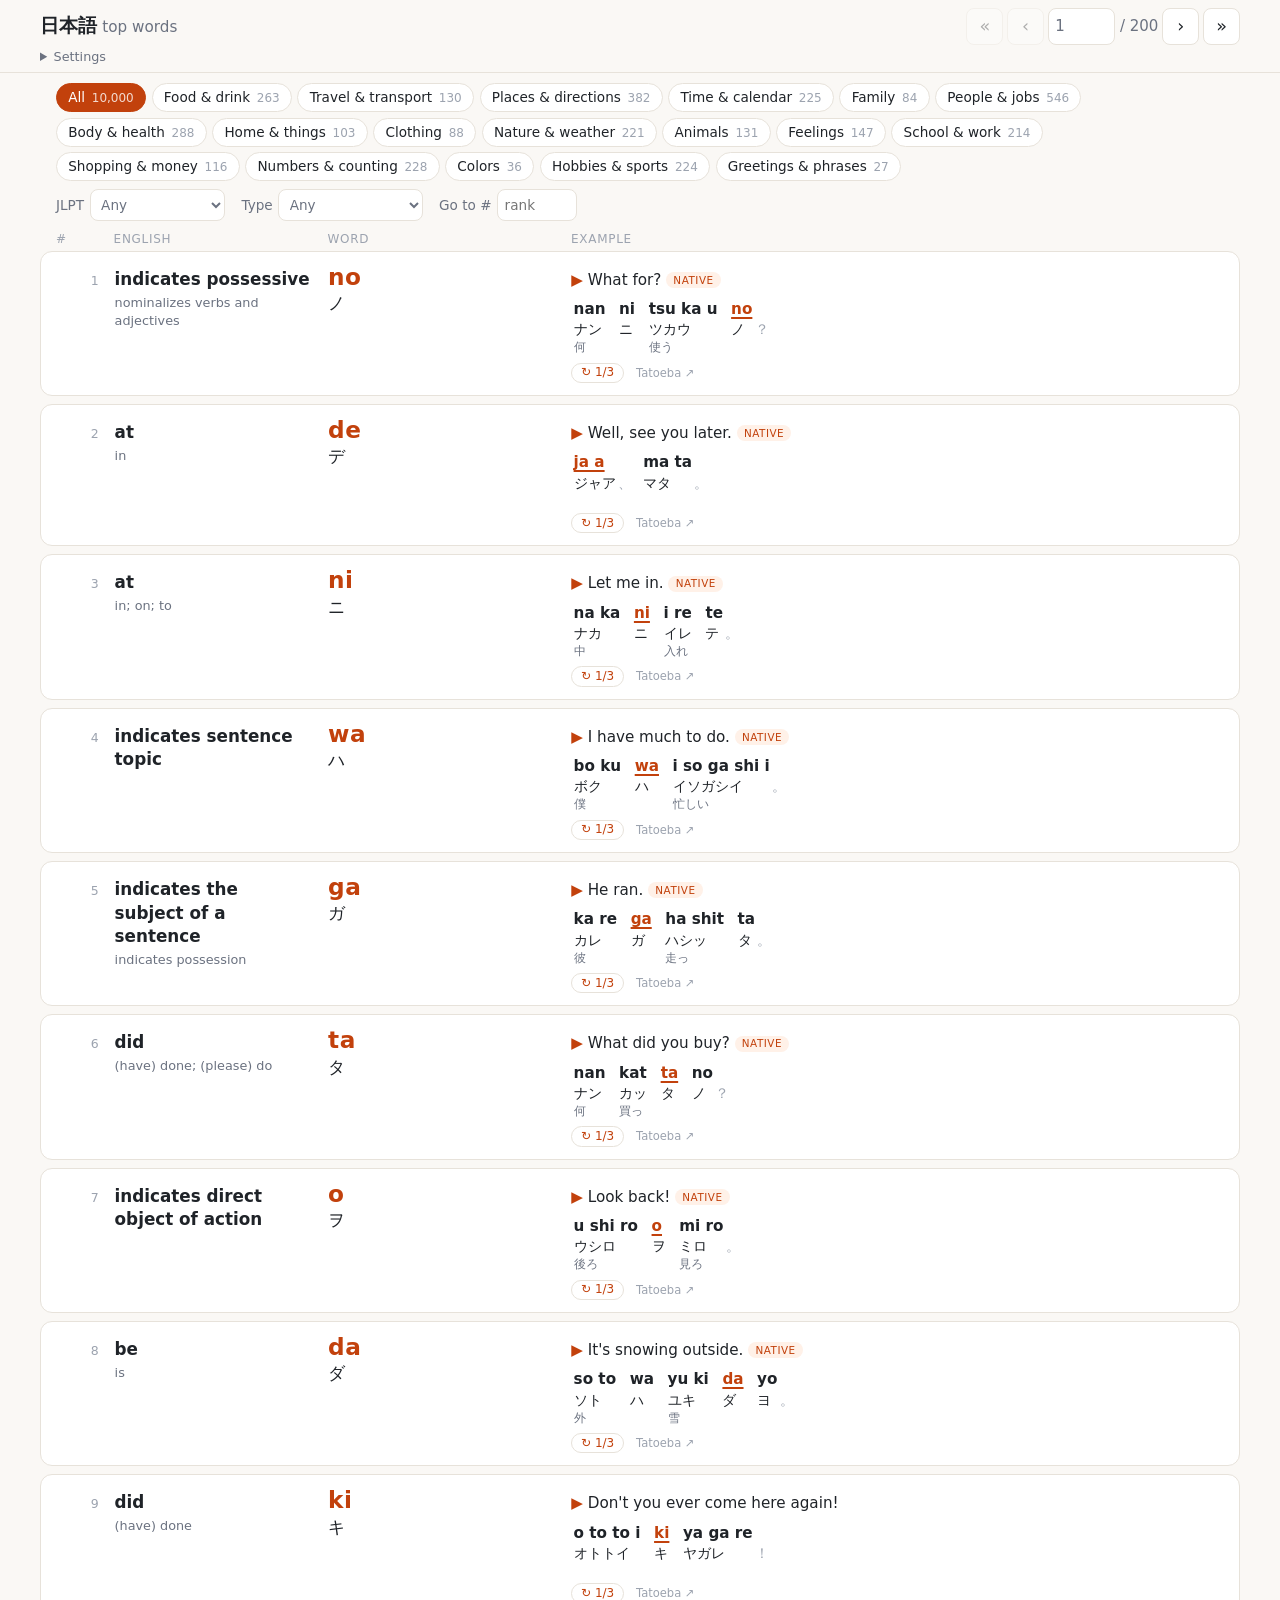
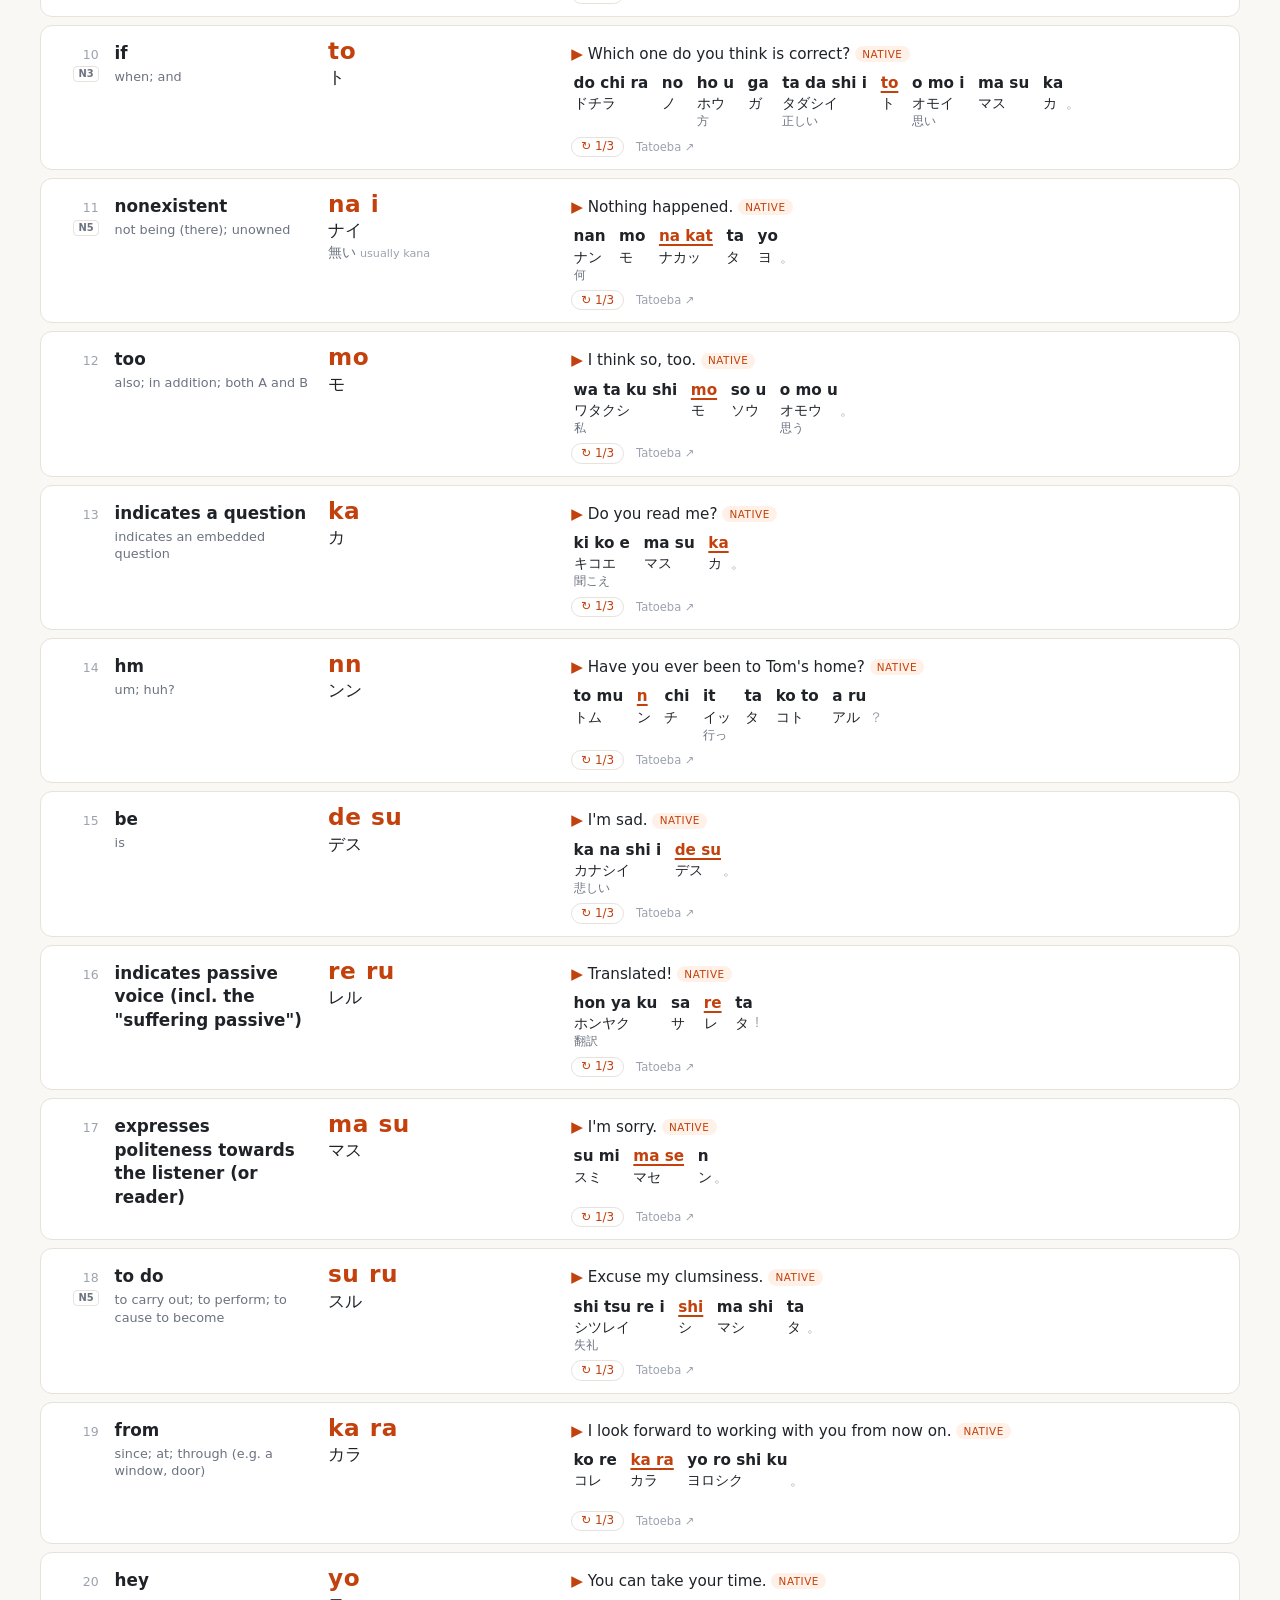
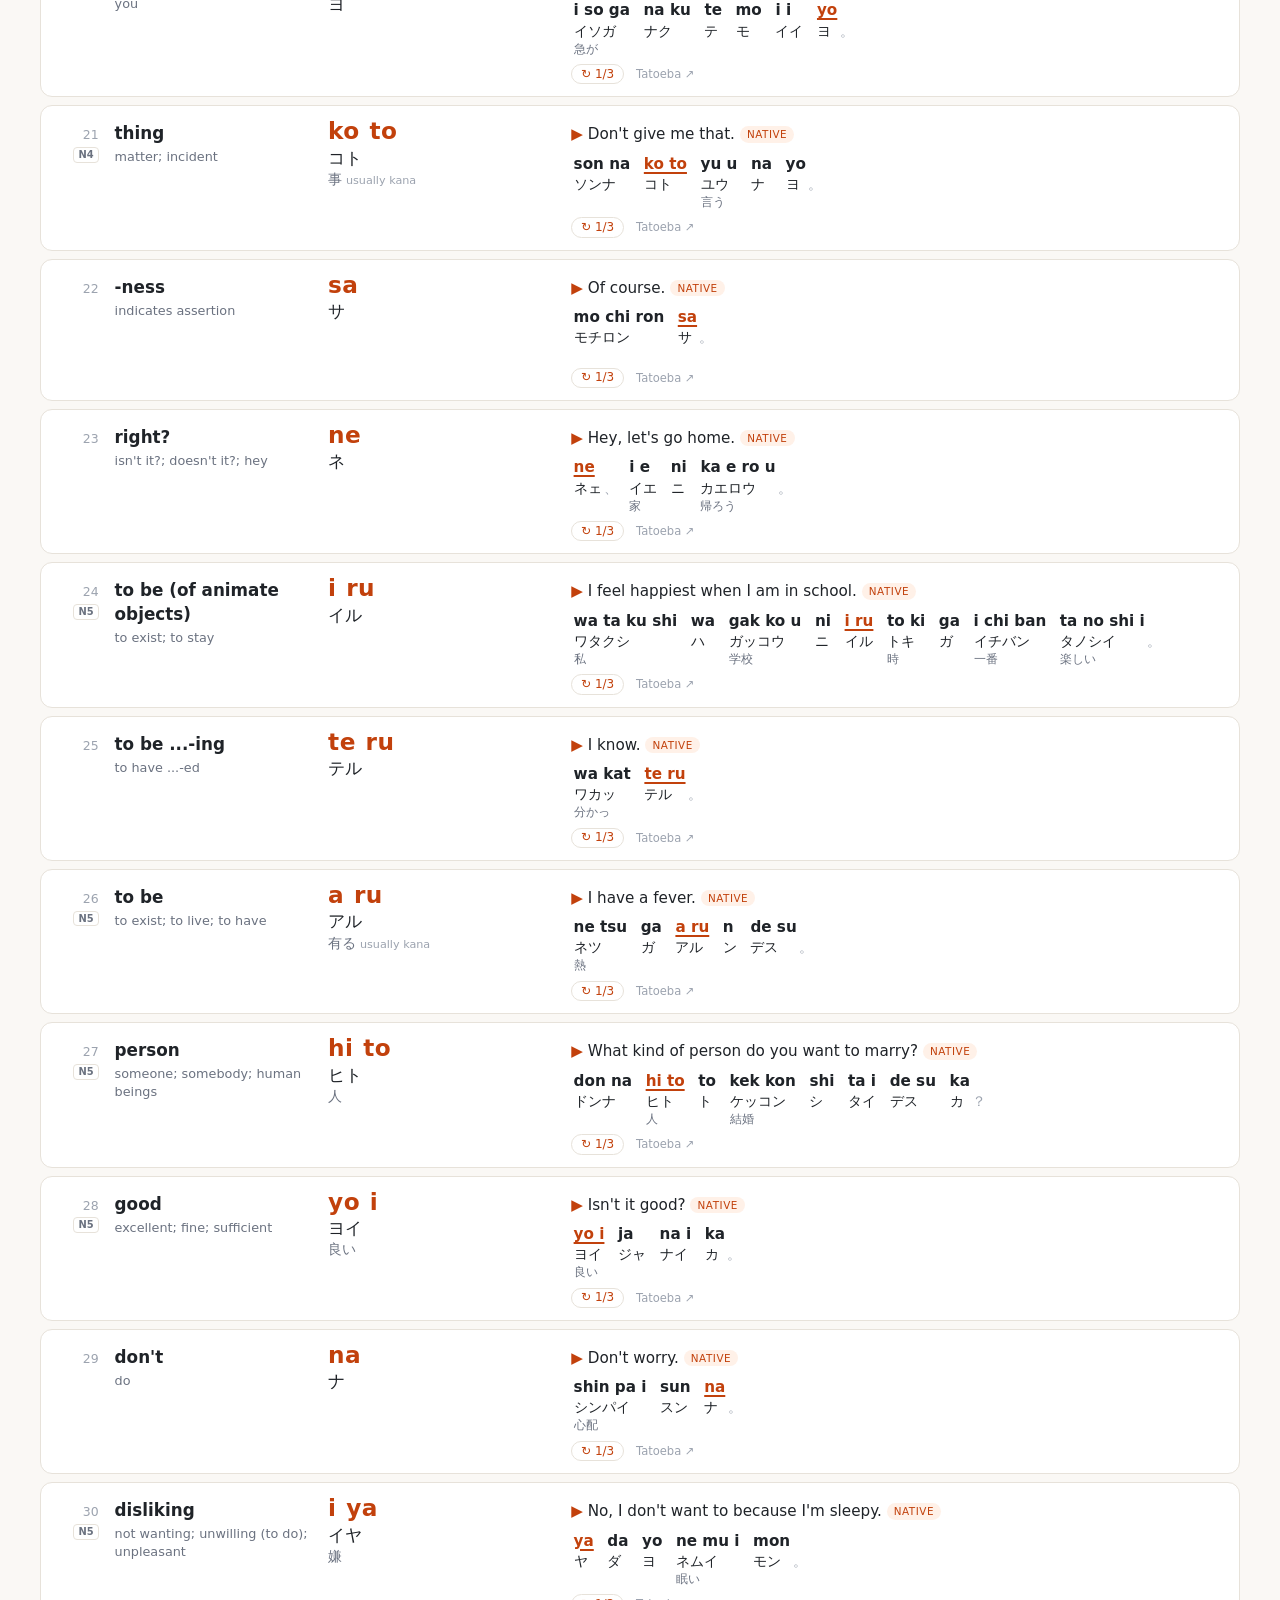
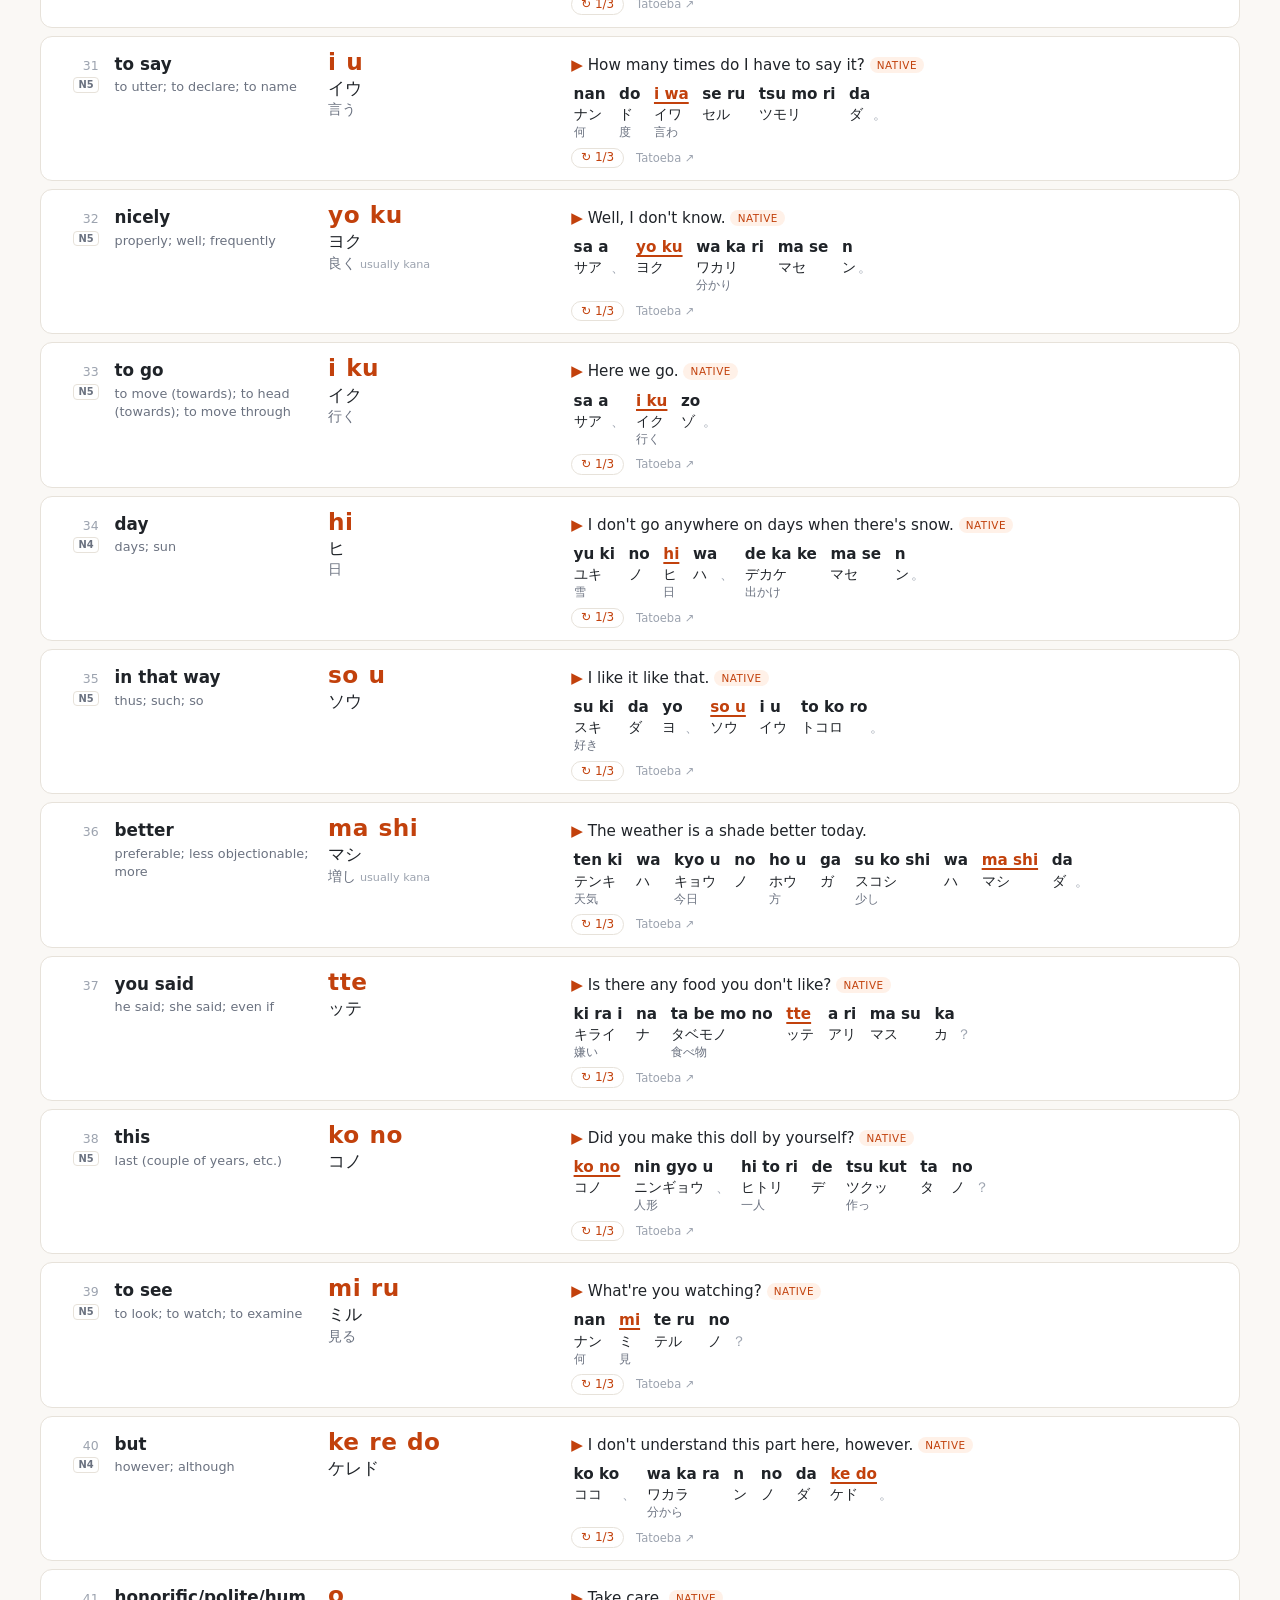
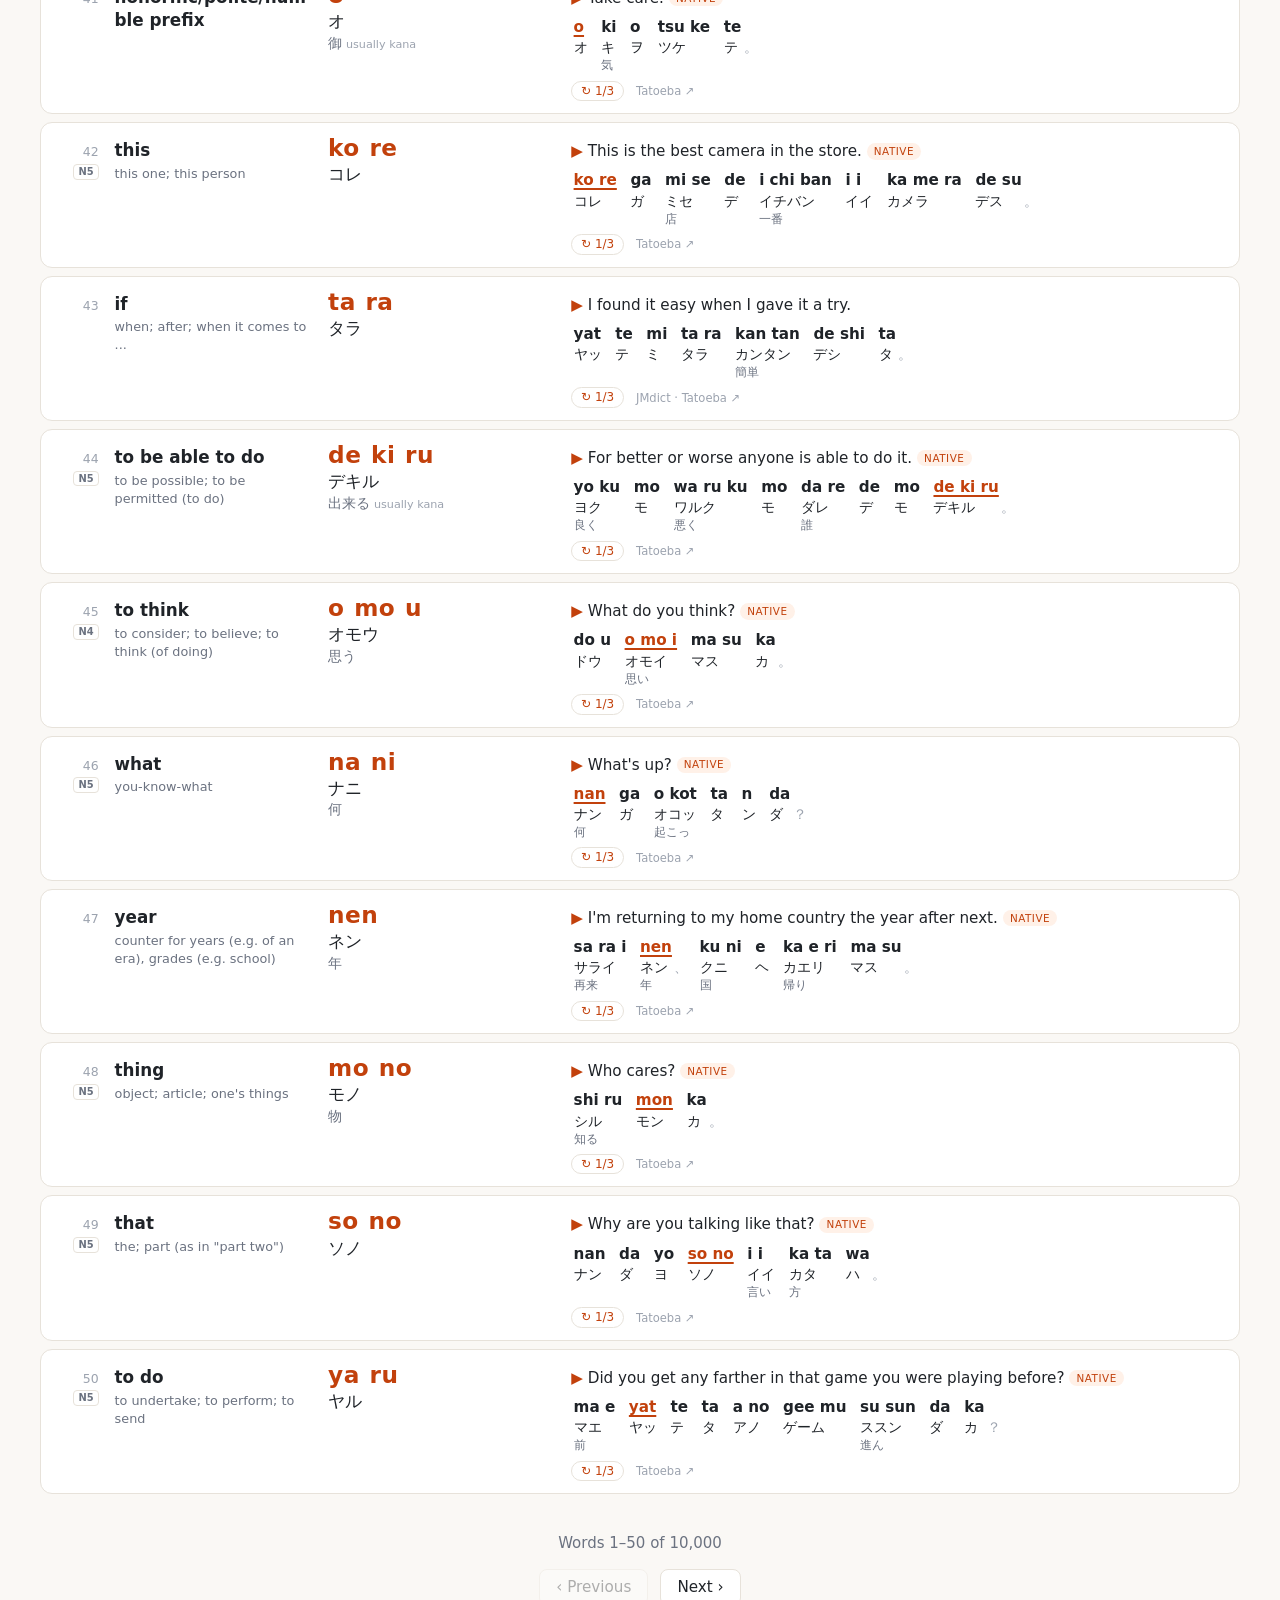
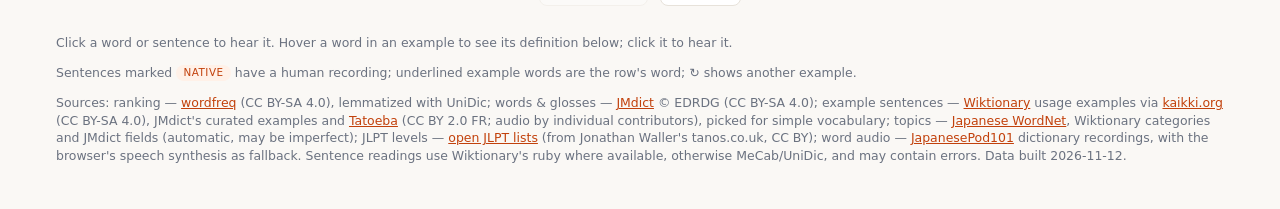
==== index.html @ fc1d8327 "Japanese top words viewer" ====
<!DOCTYPE html>
<html lang="en">
<head>
<meta charset="utf-8">
<meta name="viewport" content="width=device-width, initial-scale=1, viewport-fit=cover">
<title>Japanese Top Words</title>
<link rel="stylesheet" href="style.css">
</head>
<body>
<header class="bar">
  <div class="bar-row">
    <h1>日本語 <span>top words</span></h1>
    <nav class="pager" aria-label="Pages">
      <button id="first" title="First page">«</button>
      <button id="prev" title="Previous page (←)">‹</button>
      <label class="page-box">
        <input id="page" type="number" min="1" inputmode="numeric" aria-label="Page">
        <span>/ <span id="pages">…</span></span>
      </label>
      <button id="next" title="Next page (→)">›</button>
      <button id="last" title="Last page">»</button>
    </nav>
  </div>
  <details id="opts" class="opts">
  <summary>Settings</summary>
  <div class="bar-row settings">
    <label>Per page
      <select id="size">
        <option>20</option><option selected>50</option><option>100</option>
      </select>
    </label>
    <label>Kana
      <select id="script">
        <option value="kata">カタカナ</option>
        <option value="hira">ひらがな</option>
      </select>
    </label>
    <label><input id="kanji" type="checkbox" checked> Kanji</label>
    <label>Word audio
      <select id="wordAudio">
        <option value="rec">Recording (TTS fallback)</option>
        <option value="tts">Device TTS</option>
      </select>
    </label>
    <label>Speed <input id="rate" type="range" min="0.5" max="1.3" step="0.1" value="1"></label>
  </div>
  </details>
</header>

<section class="filters" aria-label="Filters">
  <div id="topics" class="chips" role="group" aria-label="Topic"></div>
  <div class="filter-row">
    <label>JLPT
      <select id="jlpt">
        <option value="0">Any</option>
        <option value="5">N5 (beginner)</option>
        <option value="4">N4</option>
        <option value="3">N3</option>
        <option value="2">N2</option>
        <option value="1">N1 (advanced)</option>
      </select>
    </label>
    <label>Type <select id="pos"></select></label>
    <label>Go to #<input id="goto" type="number" min="1" inputmode="numeric" placeholder="rank"></label>
    <button id="clearFilters" class="link-btn" hidden>Clear filters</button>
  </div>
</section>

<div class="head-row" aria-hidden="true">
  <div>#</div><div>English</div><div>Word</div><div>Example</div>
</div>
<main id="list" aria-live="polite"></main>
<p id="status" class="status"></p>
<nav class="pager pager-bottom" aria-label="Pages">
  <button id="prevB">‹ Previous</button>
  <button id="nextB">Next ›</button>
</nav>

<footer>
  <p class="hint-hover">Click a word or sentence to hear it. Hover a word in an example to see its definition below; click it to hear it.</p>
  <p class="hint-touch">Tap a word or sentence to hear it. In examples, tap a word for its definition and press and hold to hear it.</p>
  <p>Sentences marked <span class="badge">native</span> have a human recording; underlined example words are the row's word; ↻ shows another example.</p>
  <p>Sources:
    ranking — <a href="https://github.com/rspeer/wordfreq" target="_blank" rel="noopener">wordfreq</a> (CC BY-SA 4.0), lemmatized with UniDic;
    words &amp; glosses — <a href="https://www.edrdg.org/wiki/index.php/JMdict-EDICT_Dictionary_Project" target="_blank" rel="noopener">JMdict</a> © EDRDG (CC BY-SA 4.0);
    example sentences — <a href="https://en.wiktionary.org" target="_blank" rel="noopener">Wiktionary</a> usage examples via <a href="https://kaikki.org" target="_blank" rel="noopener">kaikki.org</a> (CC BY-SA 4.0),
    JMdict's curated examples and <a href="https://tatoeba.org" target="_blank" rel="noopener">Tatoeba</a> (CC BY 2.0 FR; audio by individual contributors), picked for simple vocabulary;
    topics — <a href="https://bond-lab.github.io/wnja/" target="_blank" rel="noopener">Japanese WordNet</a>, Wiktionary categories and JMdict fields (automatic, may be imperfect);
    JLPT levels — <a href="https://github.com/jamsinclair/open-anki-jlpt-decks" target="_blank" rel="noopener">open JLPT lists</a> (from Jonathan Waller's tanos.co.uk, CC BY);
    word audio — <a href="https://www.japanesepod101.com" target="_blank" rel="noopener">JapanesePod101</a> dictionary recordings, with the browser's speech synthesis as fallback.
    Sentence readings use Wiktionary's ruby where available, otherwise MeCab/UniDic, and may contain errors.
    <span id="built"></span></p>
</footer>
<aside id="defbox" class="defbox" hidden aria-live="polite">
  <div class="def-wrap">
    <div id="defInner" class="def-inner"></div>
    <button id="defClose" class="def-close" aria-label="Close definition">×</button>
  </div>
</aside>
<div id="toast" class="toast" role="status"></div>
<script src="app.js"></script>
</body>
</html>
---- style.css ----
:root {
  --bg: #faf8f5;
  --card: #fff;
  --ink: #1f2328;
  --muted: #6b7280;
  --faint: #9ca3af;
  --line: #e7e2da;
  --accent: #c2410c;
  --accent-soft: #fff1e8;
  --play: #fde7d6;
  --jp: "Hiragino Sans", "Yu Gothic UI", "Meiryo", "Noto Sans JP", sans-serif;
  color-scheme: light;
}
@media (prefers-color-scheme: dark) {
  :root {
    --bg: #16181c; --card: #1e2126; --ink: #e8e6e3; --muted: #a3a8b0; --faint: #7a808a;
    --line: #2e333a; --accent: #fb923c; --accent-soft: #2b2018; --play: #4a2c17;
    color-scheme: dark;
  }
}
* { box-sizing: border-box; }
html { -webkit-text-size-adjust: 100%; }
body {
  margin: 0; background: var(--bg); color: var(--ink);
  font: 15px/1.4 system-ui, -apple-system, "Segoe UI", Roboto, sans-serif;
}
button { font: inherit; color: inherit; background: none; border: 0; padding: 0; cursor: pointer; text-align: inherit; }
button:focus-visible { outline: 2px solid var(--accent); outline-offset: 2px; border-radius: 6px; }
a { color: var(--accent); }

/* ---------- header ---------- */
.bar {
  position: sticky; top: 0; z-index: 5; background: var(--bg);
  border-bottom: 1px solid var(--line); padding: .5rem max(1rem, env(safe-area-inset-left)) .4rem;
}
.bar-row { display: flex; flex-wrap: wrap; align-items: center; gap: .5rem 1rem; max-width: 1200px; margin: 0 auto; }
.bar-row + .bar-row { margin-top: .35rem; }
h1 { font: 600 1.2rem var(--jp); margin: 0; margin-right: auto; }
h1 span { font-family: system-ui, sans-serif; font-weight: 400; color: var(--muted); font-size: .95rem; }
.pager { display: flex; align-items: center; gap: .25rem; }
.pager button {
  min-width: 2.3rem; height: 2.3rem; border-radius: 8px; border: 1px solid var(--line);
  background: var(--card); text-align: center; font-size: 1.1rem;
}
.pager button:disabled { opacity: .35; cursor: default; }
.page-box { display: flex; align-items: center; gap: .3rem; color: var(--muted); }
.page-box input { width: 4.2rem; }
input[type=number], select {
  font: inherit; color: inherit; background: var(--card); border: 1px solid var(--line);
  border-radius: 8px; padding: .3rem .4rem; height: 2.3rem;
}
.opts { max-width: 1200px; margin: .2rem auto 0; }
.opts summary { font-size: .8rem; color: var(--muted); cursor: pointer; width: max-content; }
.settings { font-size: .85rem; color: var(--muted); }
.settings label { display: flex; align-items: center; gap: .35rem; }
.settings input[type=number] { width: 5rem; height: 2rem; }
.settings select { height: 2rem; }

/* ---------- filters ---------- */
.filters { max-width: 1200px; margin: .6rem auto 0; padding: 0 1rem; }
.chips { display: flex; flex-wrap: wrap; gap: .35rem; }
.chip {
  border: 1px solid var(--line); background: var(--card); border-radius: 999px;
  padding: .25rem .7rem; font-size: .85rem; white-space: nowrap;
}
.chip span { color: var(--faint); font-size: .75rem; margin-left: .15rem; font-variant-numeric: tabular-nums; }
.chip.on { background: var(--accent); border-color: var(--accent); color: #fff; }
.chip.on span { color: rgba(255, 255, 255, .8); }
.chip:disabled { opacity: .4; cursor: default; }
.filter-row { display: flex; flex-wrap: wrap; align-items: center; gap: .4rem 1rem; margin-top: .5rem; font-size: .85rem; color: var(--muted); }
.filter-row label { display: flex; align-items: center; gap: .35rem; }
.filter-row select { height: 2rem; }
.filter-row input[type=number] { width: 5rem; height: 2rem; }
.link-btn { color: var(--accent); font-size: .85rem; text-decoration: underline; }
@media (hover: hover) { .chip:not(.on):not(:disabled):hover { border-color: var(--accent); } }

/* ---------- list ---------- */
.head-row, .row {
  display: grid;
  grid-template-columns: 2.6rem minmax(7rem, 1fr) minmax(8rem, 1.15fr) minmax(0, 3.3fr);
  gap: 1rem; max-width: 1200px; margin: 0 auto;
}
.head-row {
  padding: .6rem 1rem .2rem; font-size: .75rem; text-transform: uppercase;
  letter-spacing: .06em; color: var(--faint);
}
main { padding: 0 .5rem 1rem; }
.row {
  background: var(--card); border: 1px solid var(--line); border-radius: 12px;
  padding: .75rem 1rem; margin-bottom: .5rem; position: relative;
  /* First lines of all columns (meaning / romaji / English sentence) share one baseline. */
  align-items: baseline;
}
.row.flash { box-shadow: 0 0 0 3px var(--accent); }

.rank { font-size: .78rem; color: var(--faint); font-variant-numeric: tabular-nums; text-align: right; display: flex; flex-direction: column; align-items: flex-end; gap: .2rem; }
.jlpt { font-size: .62rem; font-weight: 600; color: var(--muted); border: 1px solid var(--line); border-radius: 4px; padding: 0 .25rem; line-height: 1.4; }
.c-en { display: flex; flex-direction: column; gap: .15rem; min-width: 0; }
.en-main { font-weight: 600; font-size: 1.05rem; overflow-wrap: anywhere; }
.en-more { font-size: .8rem; color: var(--muted); overflow-wrap: anywhere; }

.w-btn { display: flex; flex-direction: column; align-items: flex-start; gap: .1rem; padding: 0 .35rem .15rem; margin: 0 -.35rem; border-radius: 8px; line-height: 1.25; }
.w-rom { font-size: 1.45rem; font-weight: 700; letter-spacing: .02em; color: var(--accent); word-spacing: .05em; line-height: 1.15; }
.w-kana { font: 1.05rem var(--jp); }
.w-kanji { font: .85rem var(--jp); color: var(--muted); }
.w-kanji small { font: .7rem system-ui, sans-serif; color: var(--faint); }

.c-sent { min-width: 0; }
.s-en { display: inline; font-size: .95rem; color: var(--ink); border-radius: 6px; }
.s-en .ico { color: var(--accent); margin-right: .3rem; }
.badge {
  display: inline-block; font-size: .65rem; text-transform: uppercase; letter-spacing: .05em;
  background: var(--accent-soft); color: var(--accent); border-radius: 999px; padding: .05rem .45rem; vertical-align: .1em;
}
.src { font-size: .72rem; color: var(--faint); text-decoration: none; }
.s-meta { display: flex; align-items: center; gap: .75rem; margin-top: .3rem; }
.s-next { font-size: .75rem; color: var(--accent); border: 1px solid var(--line); border-radius: 999px; padding: .05rem .55rem; }
.empty { text-align: center; color: var(--muted); padding: 2rem 0; }
.toks { display: flex; flex-wrap: wrap; gap: .15rem .55rem; margin-top: .4rem; }
.tok, .punct { display: flex; flex-direction: column; align-items: flex-start; border-radius: 6px; padding: .1rem .15rem; }
.tok { -webkit-touch-callout: none; user-select: none; -webkit-user-select: none; }
.tok.target .t-rom { color: var(--accent); text-decoration: underline; text-decoration-thickness: 2px; text-underline-offset: 3px; }
.tok.defd { box-shadow: inset 0 -2px 0 var(--accent); background: var(--accent-soft); }
.tok.armed { background: var(--play); transform: scale(1.06); transition: transform .1s; }
.t-rom { font-size: .95rem; font-weight: 600; white-space: nowrap; }
.t-kana { font: .9rem var(--jp); white-space: nowrap; }
.t-kanji { font: .75rem var(--jp); color: var(--muted); white-space: nowrap; min-height: 1em; }
.tg { display: inline-flex; align-items: flex-start; }
.punct { color: var(--faint); padding-left: 0; padding-right: 0; }
.no-sent { color: var(--faint); font-size: .85rem; font-style: italic; }
.hide-kanji .w-kanji, .hide-kanji .t-kanji { display: none; }

@media (hover: hover) {
  .w-btn:hover, .tok:hover, .s-en:hover, .en-main:hover, .s-next:hover { background: var(--accent-soft); }
}
.playing { background: var(--play) !important; }

.pager-bottom { justify-content: center; gap: .75rem; padding-bottom: 1rem; }
.pager-bottom button { padding: 0 1rem; font-size: .95rem; }

.status { text-align: center; color: var(--muted); min-height: 1.2em; }
footer { max-width: 1200px; margin: 0 auto; padding: 0 1rem 2rem; font-size: .78rem; color: var(--muted); }
.hint-touch { display: none; }
@media (hover: none) { .hint-hover { display: none; } .hint-touch { display: block; } }

/* ---------- definition panel ---------- */
body.has-def { padding-bottom: 11rem; }
.defbox {
  position: fixed; left: 0; right: 0; bottom: 0; z-index: 6;
  background: var(--card); border-top: 2px solid var(--accent);
  box-shadow: 0 -6px 20px rgba(0, 0, 0, .08);
  padding: .7rem 1rem calc(.7rem + env(safe-area-inset-bottom));
  max-height: 42vh; overflow-y: auto;
}
.defbox[hidden] { display: none; }
.def-wrap { max-width: 1200px; margin: 0 auto; display: flex; gap: 1rem; align-items: flex-start; }
.def-inner { flex: 1; min-width: 0; }
.def-close { font-size: 1.4rem; line-height: 1; color: var(--muted); padding: 0 .3rem; }
.def-head { display: flex; flex-wrap: wrap; align-items: baseline; gap: .3rem .8rem; }
.def-word { display: inline-flex; align-items: baseline; gap: .6rem; border-radius: 8px; padding: 0 .3rem; margin-left: -.3rem; }
.def-word:not(.static)::before { content: "\25B6"; color: var(--accent); font-size: .8rem; }
.def-rom { font-size: 1.3rem; font-weight: 700; color: var(--accent); }
.def-kana { font: 1.1rem var(--jp); }
.def-kanji { font: 1.1rem var(--jp); color: var(--muted); }
.hide-kanji .def-kanji { display: none; }
.def-pos { font-size: .8rem; color: var(--muted); font-style: italic; }
.def-tag { font-size: .75rem; color: var(--accent); background: var(--accent-soft); border-radius: 999px; padding: .05rem .55rem; }
.def-form { font-size: .85rem; color: var(--muted); margin-top: .2rem; }
.def-form b { font: 600 .95rem var(--jp); color: var(--ink); }
.def-senses { margin: .35rem 0 0; padding-left: 1.4rem; font-size: .95rem; }
.def-senses li + li { margin-top: .1rem; }
.def-none { margin: .3rem 0 0; color: var(--muted); }
@media (hover: hover) { .def-word:hover, .def-tag.link:hover { background: var(--play); } }
.toast {
  position: fixed; left: 50%; bottom: 1rem; transform: translateX(-50%); background: var(--ink); color: var(--bg);
  padding: .5rem .9rem; border-radius: 8px; font-size: .85rem; opacity: 0; pointer-events: none; transition: opacity .2s;
  max-width: 90vw;
}
.toast.show { opacity: .92; }

/* ---------- mobile ---------- */
@media (max-width: 720px) {
  body { font-size: 14px; }
  .head-row { display: none; }
  main { padding: .5rem .35rem 1rem; }
  .row { grid-template-columns: 1fr 1fr; gap: .5rem .75rem; padding: .65rem .75rem; }
  .rank { position: absolute; top: .45rem; right: .7rem; flex-direction: row-reverse; align-items: center; gap: .35rem; }
  .filters { padding: 0 .5rem; }
  .chips { flex-wrap: nowrap; overflow-x: auto; padding-bottom: .3rem; scrollbar-width: none; }
  .chips::-webkit-scrollbar { display: none; }
  .c-sent { grid-column: 1 / -1; border-top: 1px dashed var(--line); padding-top: .45rem; }
  .w-rom { font-size: 1.3rem; }
  .settings { gap: .4rem .8rem; }
  h1 { font-size: 1.05rem; }
  .defbox { max-height: 50vh; }
  .def-rom { font-size: 1.15rem; }
}
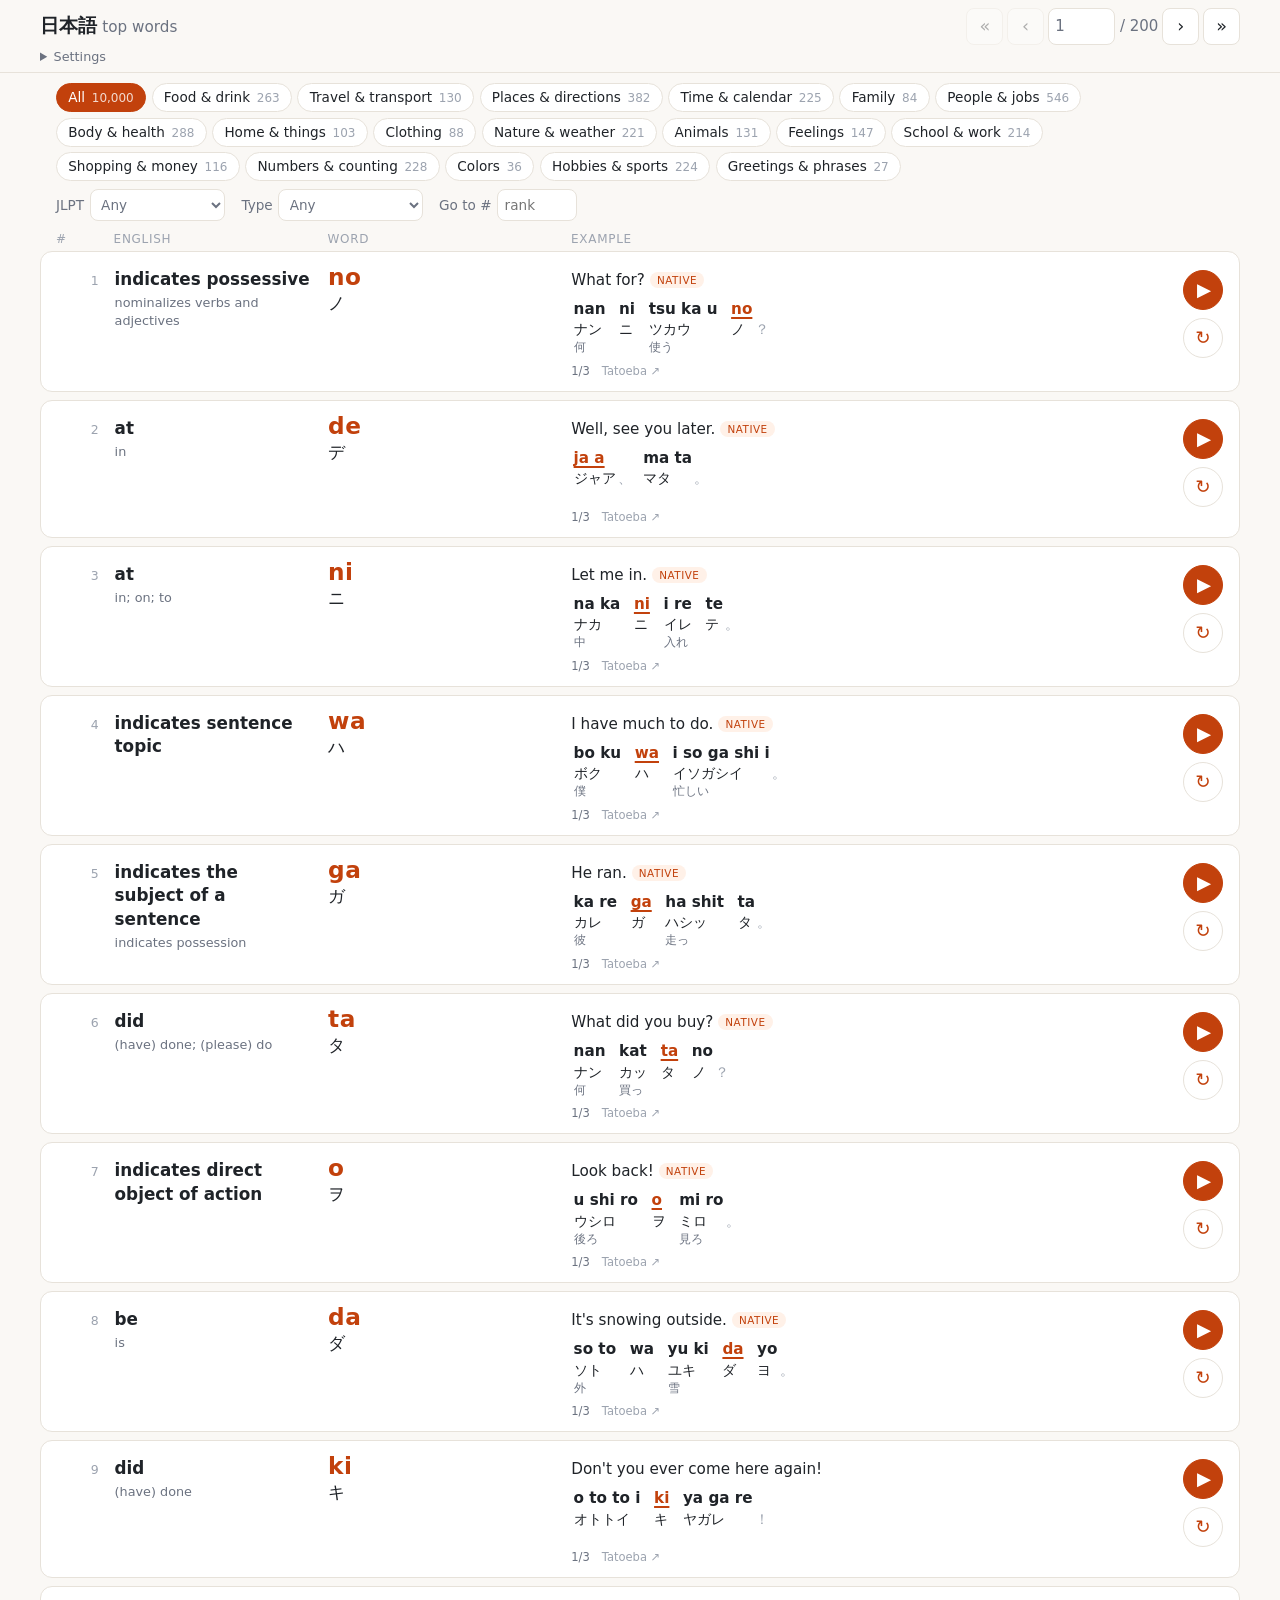
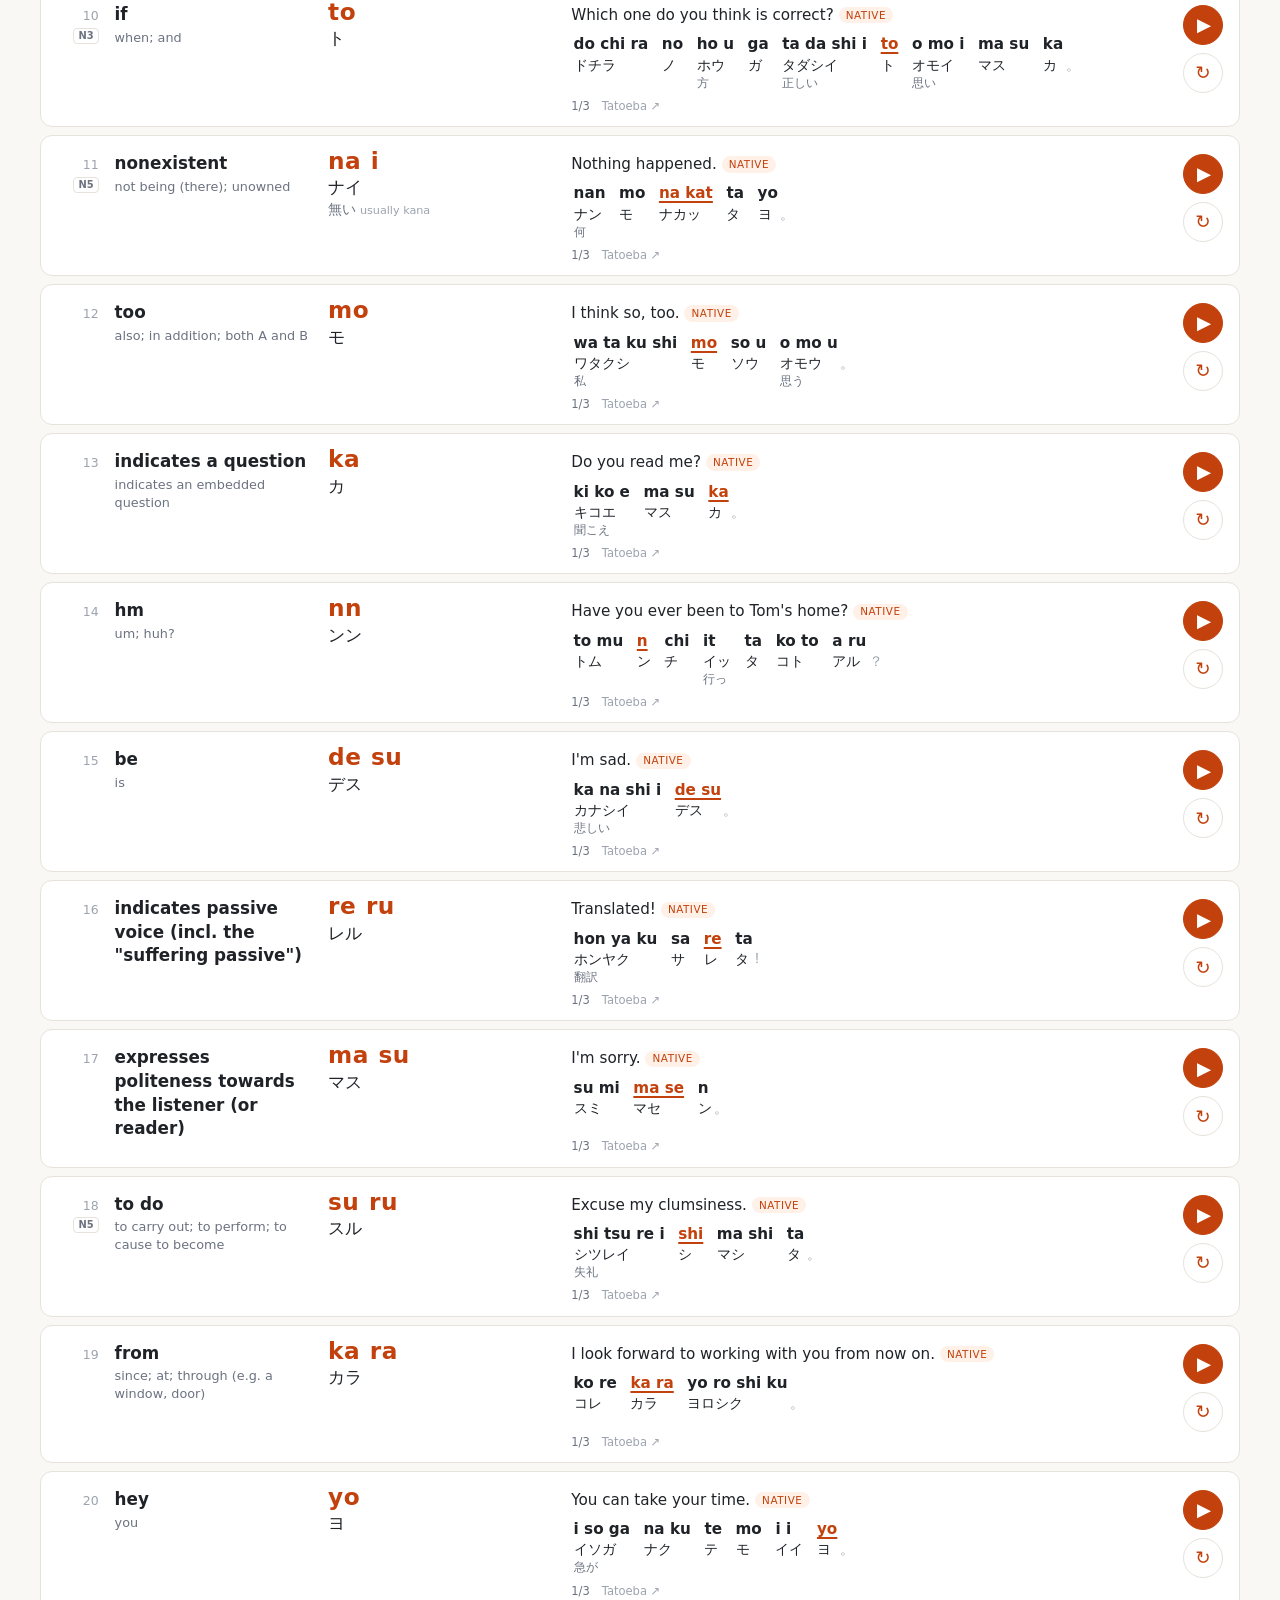
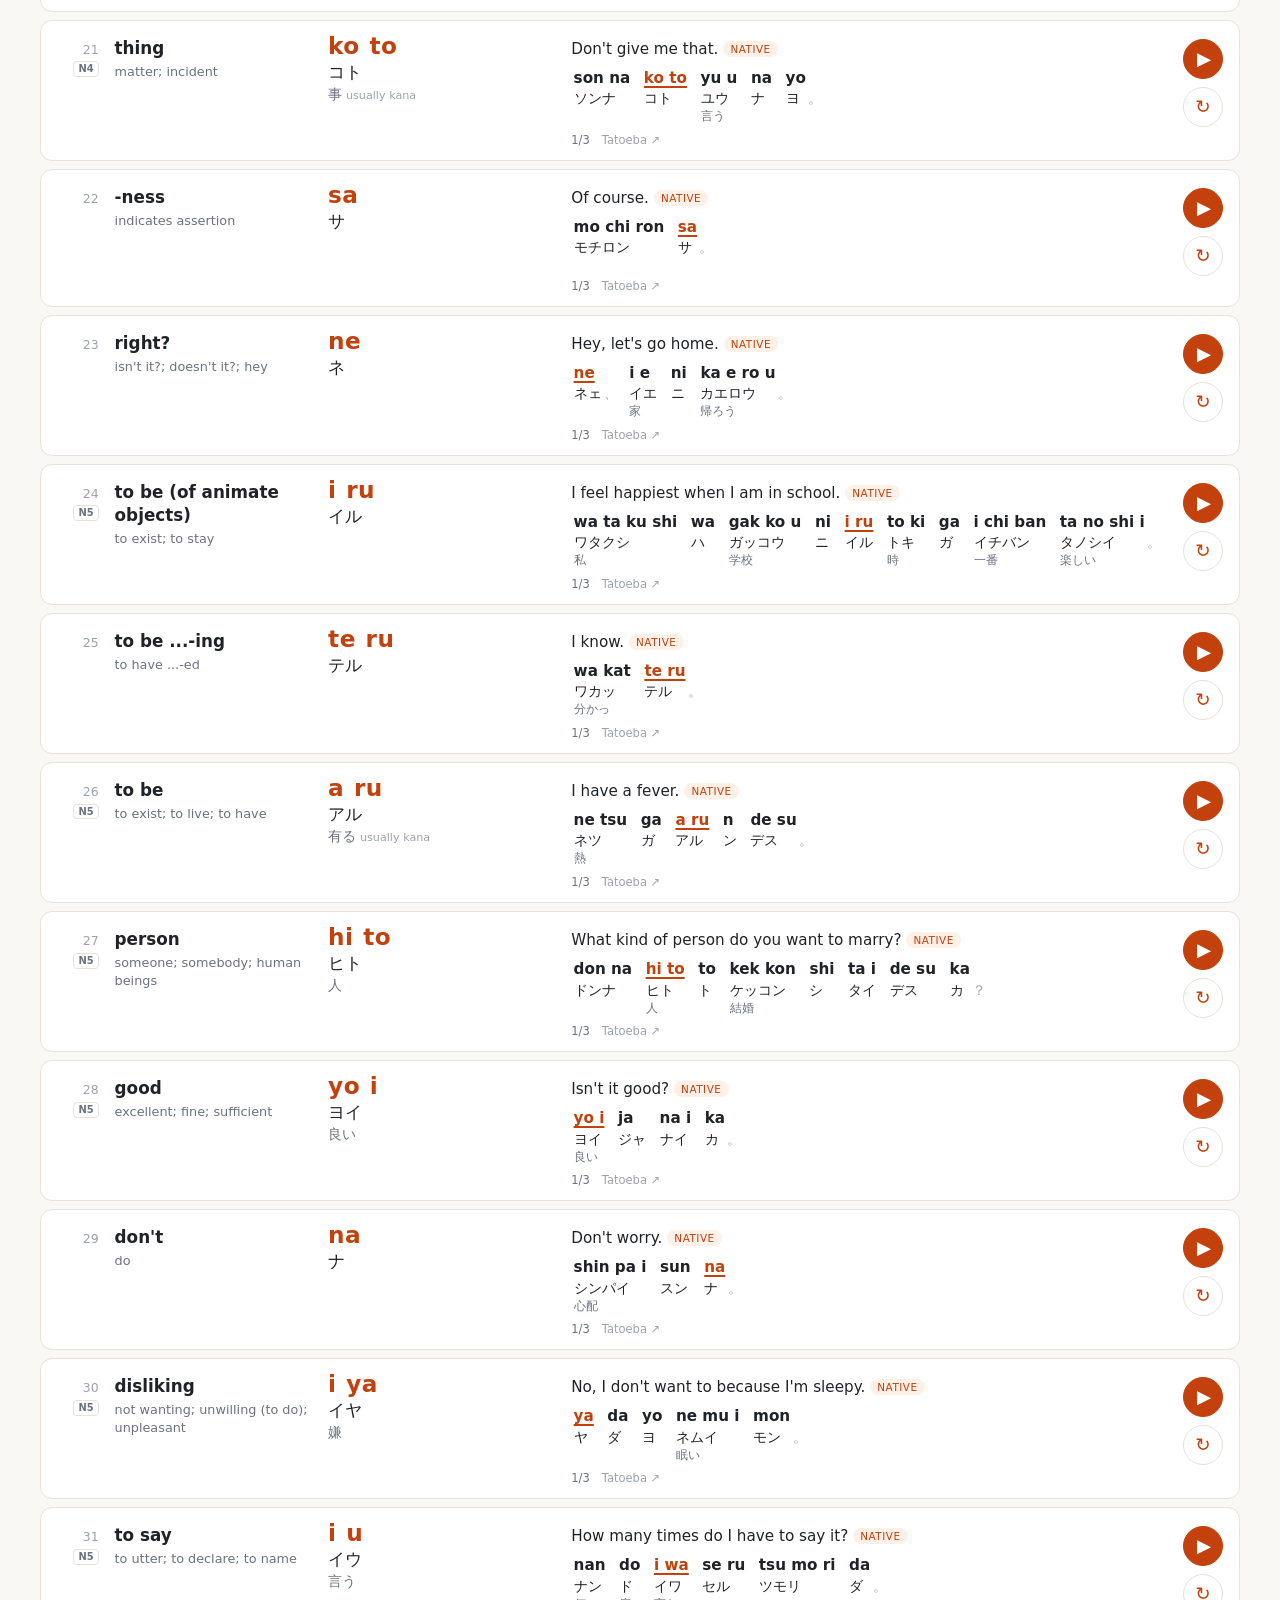
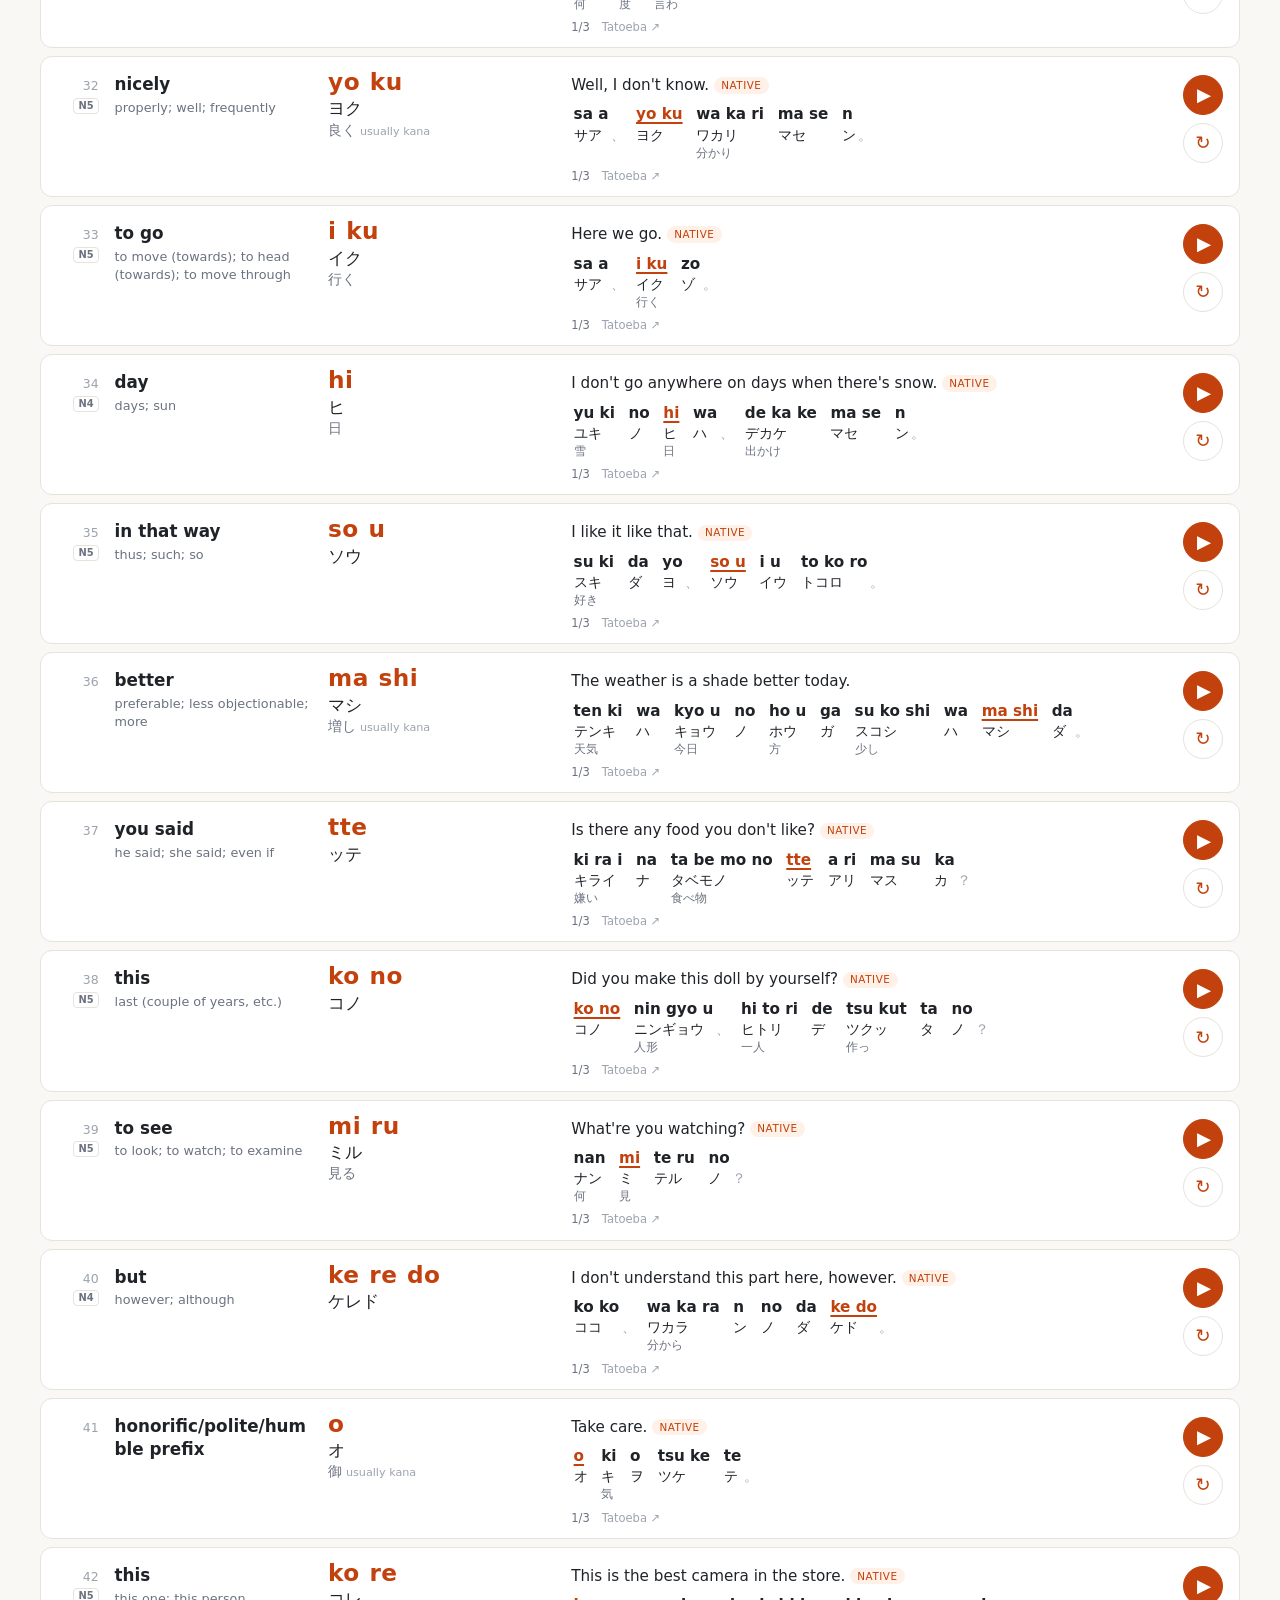
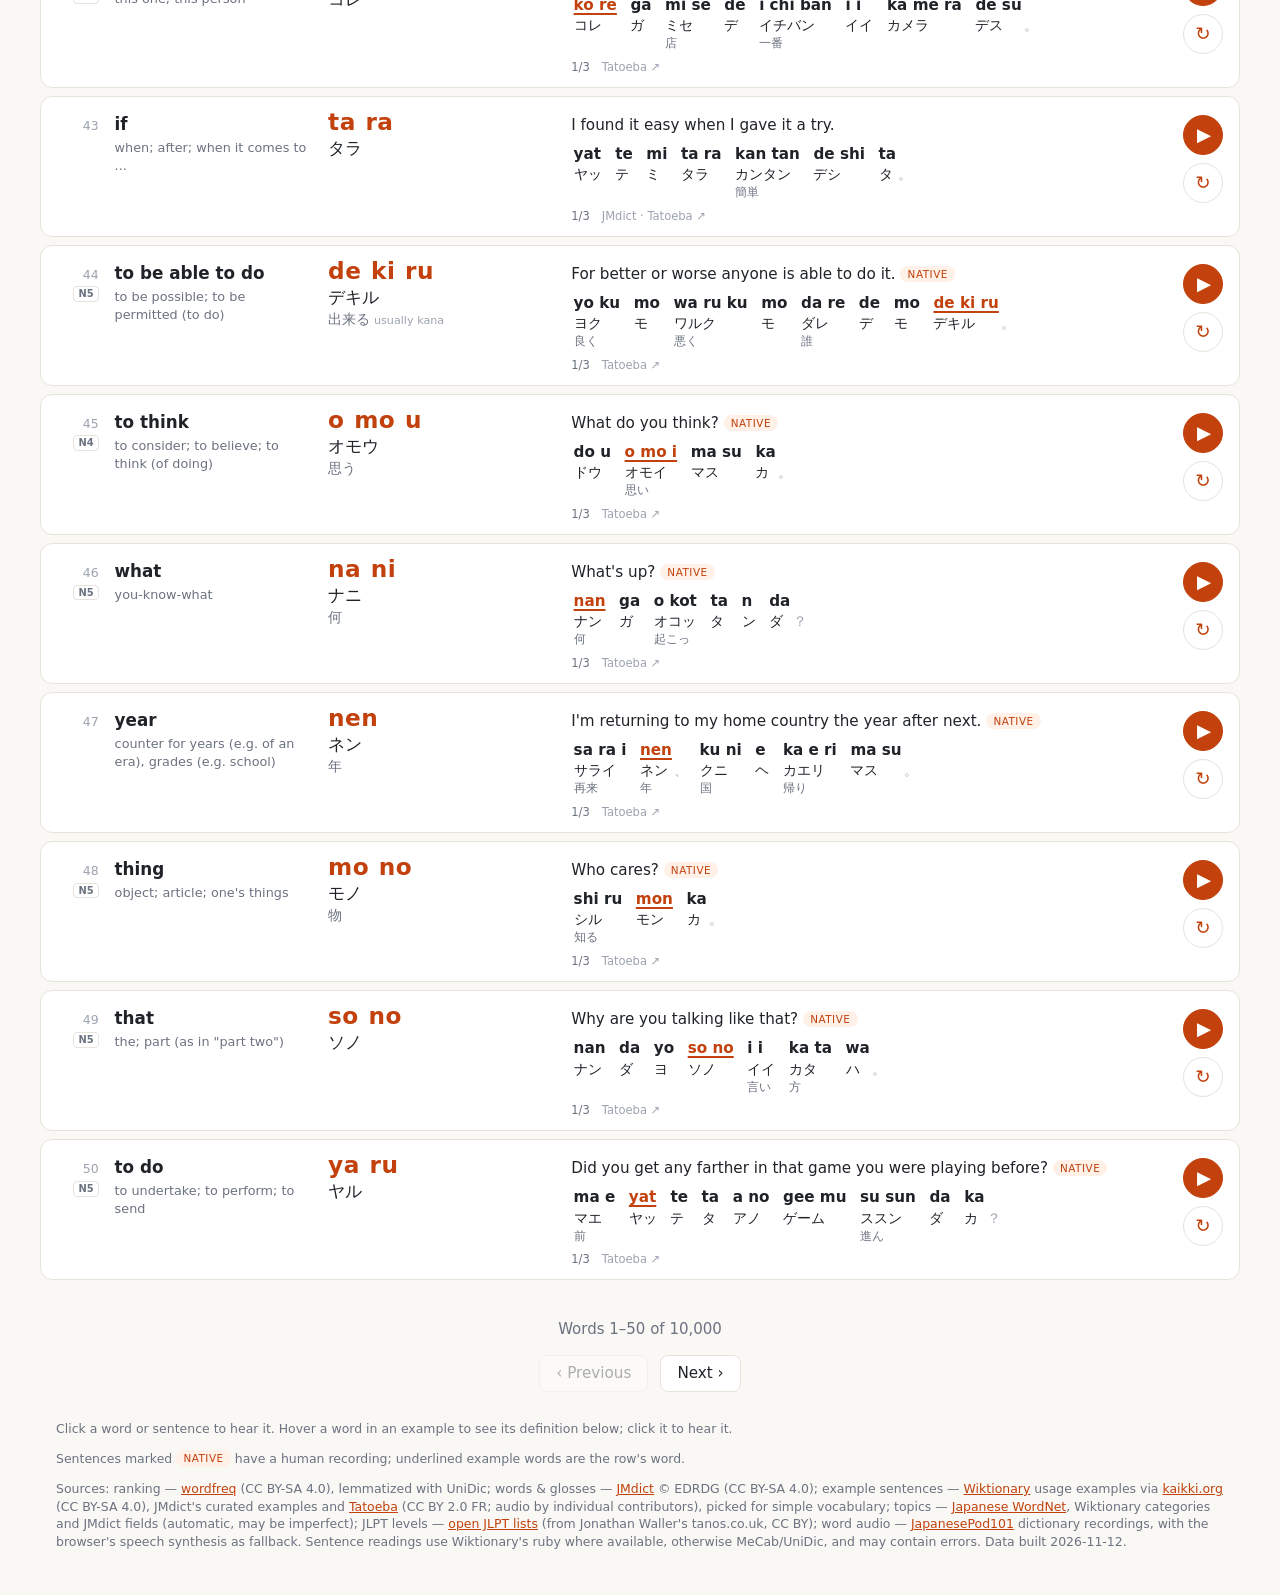
==== commit 103b4c37: "Side play/next buttons; tap to play, hold to jump to word" ====
--- a/index.html
+++ b/index.html
@@ -78,8 +78,8 @@
 
 <footer>
   <p class="hint-hover">Click a word or sentence to hear it. Hover a word in an example to see its definition below; click it to hear it.</p>
-  <p class="hint-touch">Tap a word or sentence to hear it. In examples, tap a word for its definition and press and hold to hear it.</p>
-  <p>Sentences marked <span class="badge">native</span> have a human recording; underlined example words are the row's word; ↻ shows another example.</p>
+  <p class="hint-touch">Tap a word or sentence to hear it; ▶ and ↻ on the right play the example and switch to another one. In examples, tap a word to hear it and see its definition; press and hold it to jump to that word in the list.</p>
+  <p>Sentences marked <span class="badge">native</span> have a human recording; underlined example words are the row's word.</p>
   <p>Sources:
     ranking — <a href="https://github.com/rspeer/wordfreq" target="_blank" rel="noopener">wordfreq</a> (CC BY-SA 4.0), lemmatized with UniDic;
     words &amp; glosses — <a href="https://www.edrdg.org/wiki/index.php/JMdict-EDICT_Dictionary_Project" target="_blank" rel="noopener">JMdict</a> © EDRDG (CC BY-SA 4.0);
--- a/style.css
+++ b/style.css
@@ -105,16 +105,23 @@
 .w-kanji { font: .85rem var(--jp); color: var(--muted); }
 .w-kanji small { font: .7rem system-ui, sans-serif; color: var(--faint); }
 
-.c-sent { min-width: 0; }
+.c-sent { min-width: 0; display: flex; gap: .6rem; align-items: flex-start; }
+.s-body { flex: 1; min-width: 0; }
+.s-side { flex: none; display: flex; flex-direction: column; gap: .5rem; }
+.side-btn {
+  width: 2.5rem; height: 2.5rem; border-radius: 50%; border: 1px solid var(--line); background: var(--card);
+  color: var(--accent); font-size: 1.15rem; display: flex; align-items: center; justify-content: center; text-align: center;
+}
+.side-btn.play { background: var(--accent); border-color: var(--accent); color: #fff; padding-left: .15rem; }
+.side-btn.play.playing { color: var(--accent); }
+.s-count { font-size: .72rem; color: var(--muted); font-variant-numeric: tabular-nums; }
 .s-en { display: inline; font-size: .95rem; color: var(--ink); border-radius: 6px; }
-.s-en .ico { color: var(--accent); margin-right: .3rem; }
 .badge {
   display: inline-block; font-size: .65rem; text-transform: uppercase; letter-spacing: .05em;
   background: var(--accent-soft); color: var(--accent); border-radius: 999px; padding: .05rem .45rem; vertical-align: .1em;
 }
 .src { font-size: .72rem; color: var(--faint); text-decoration: none; }
 .s-meta { display: flex; align-items: center; gap: .75rem; margin-top: .3rem; }
-.s-next { font-size: .75rem; color: var(--accent); border: 1px solid var(--line); border-radius: 999px; padding: .05rem .55rem; }
 .empty { text-align: center; color: var(--muted); padding: 2rem 0; }
 .toks { display: flex; flex-wrap: wrap; gap: .15rem .55rem; margin-top: .4rem; }
 .tok, .punct { display: flex; flex-direction: column; align-items: flex-start; border-radius: 6px; padding: .1rem .15rem; }
@@ -131,7 +138,8 @@
 .hide-kanji .w-kanji, .hide-kanji .t-kanji { display: none; }
 
 @media (hover: hover) {
-  .w-btn:hover, .tok:hover, .s-en:hover, .en-main:hover, .s-next:hover { background: var(--accent-soft); }
+  .w-btn:hover, .tok:hover, .s-en:hover, .en-main:hover { background: var(--accent-soft); }
+  .side-btn:not(.play):hover { background: var(--accent-soft); }
 }
 .playing { background: var(--play) !important; }
 
@@ -189,6 +197,7 @@
   .chips { flex-wrap: nowrap; overflow-x: auto; padding-bottom: .3rem; scrollbar-width: none; }
   .chips::-webkit-scrollbar { display: none; }
   .c-sent { grid-column: 1 / -1; border-top: 1px dashed var(--line); padding-top: .45rem; }
+  .side-btn { width: 3rem; height: 3rem; font-size: 1.3rem; }
   .w-rom { font-size: 1.3rem; }
   .settings { gap: .4rem .8rem; }
   h1 { font-size: 1.05rem; }
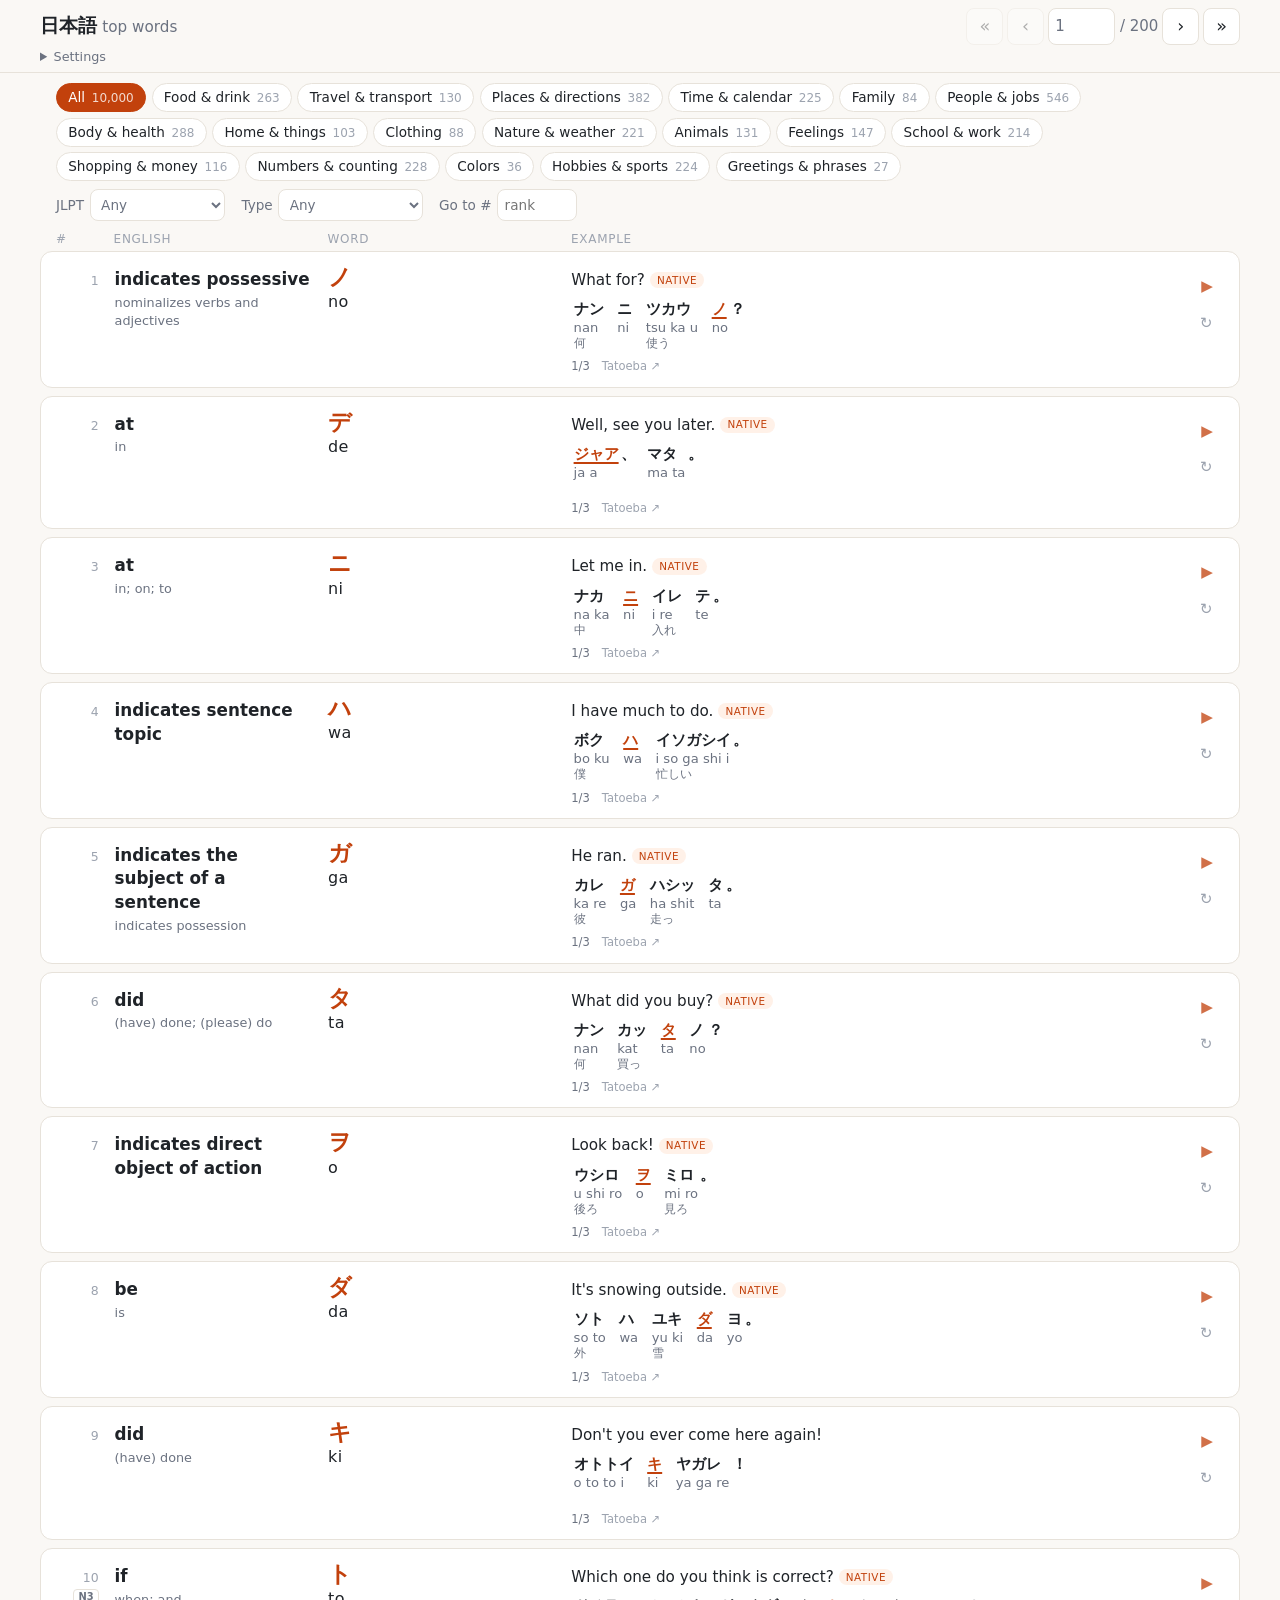
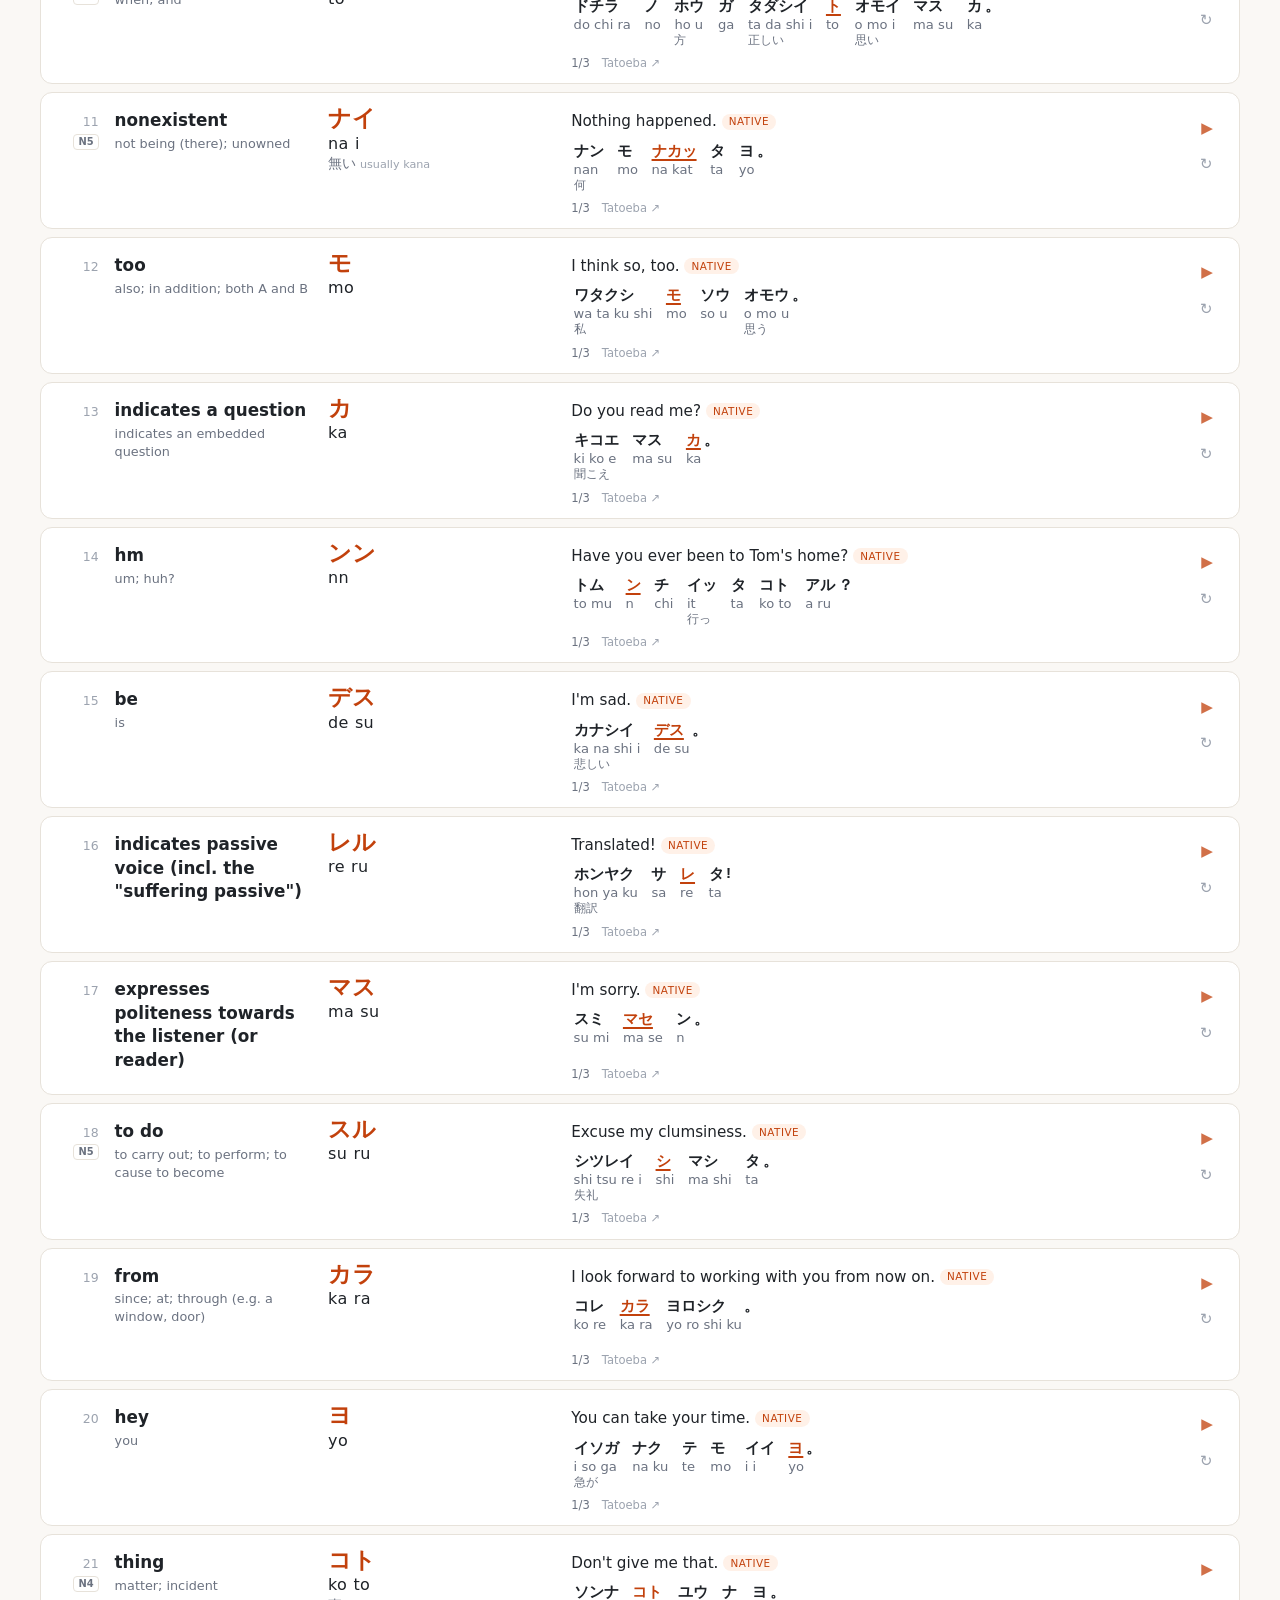
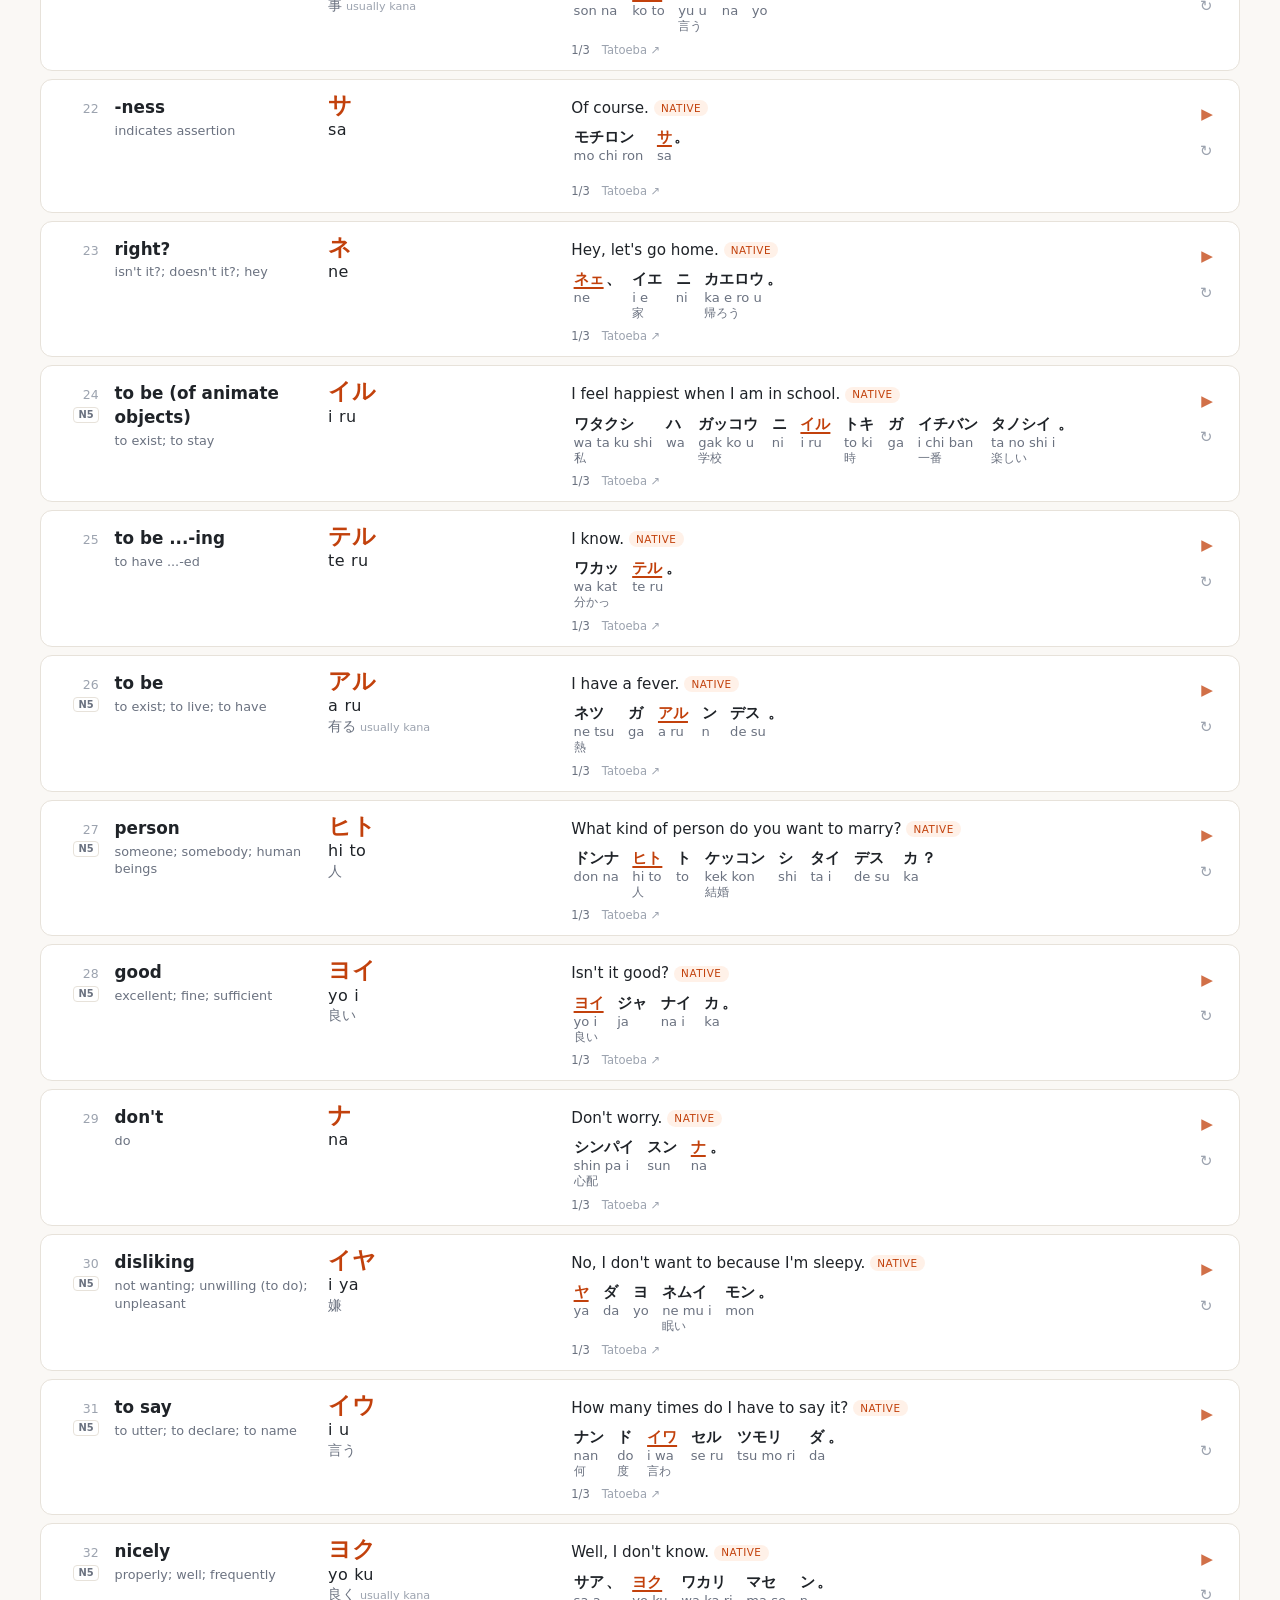
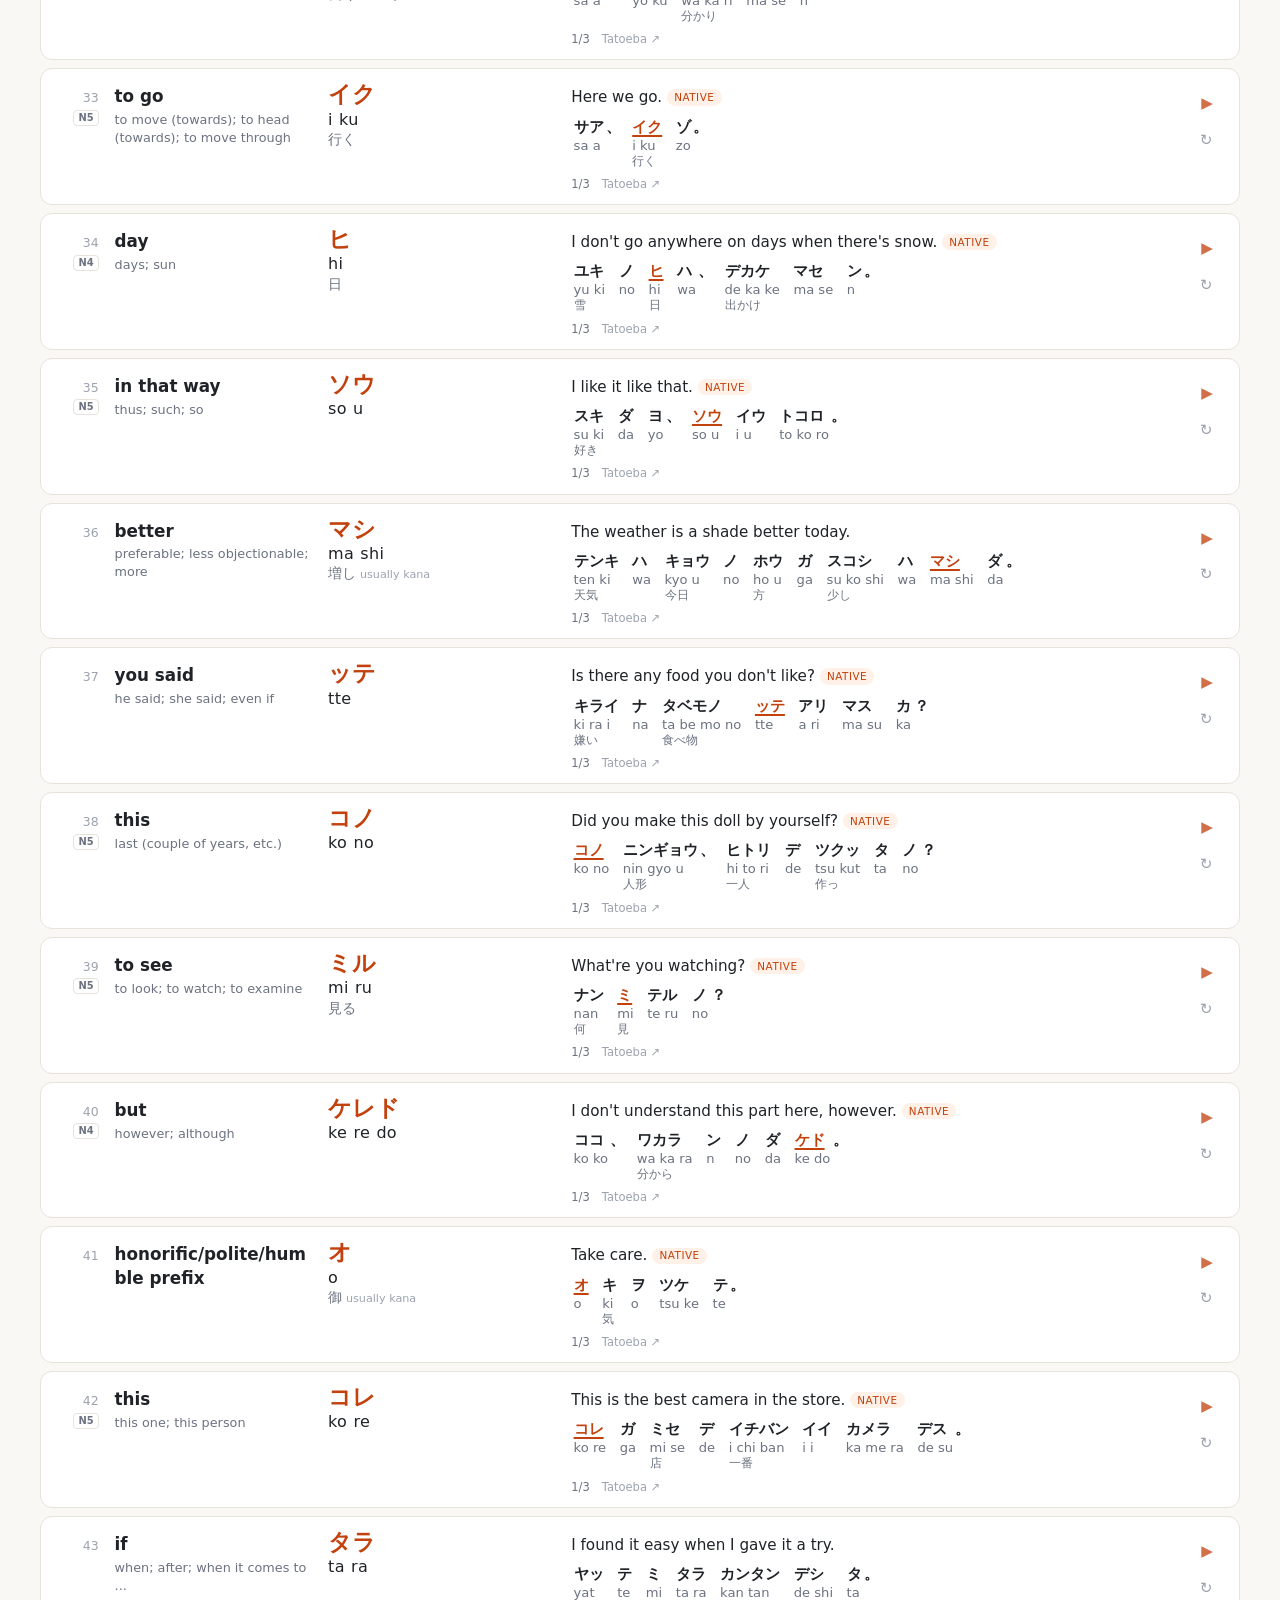
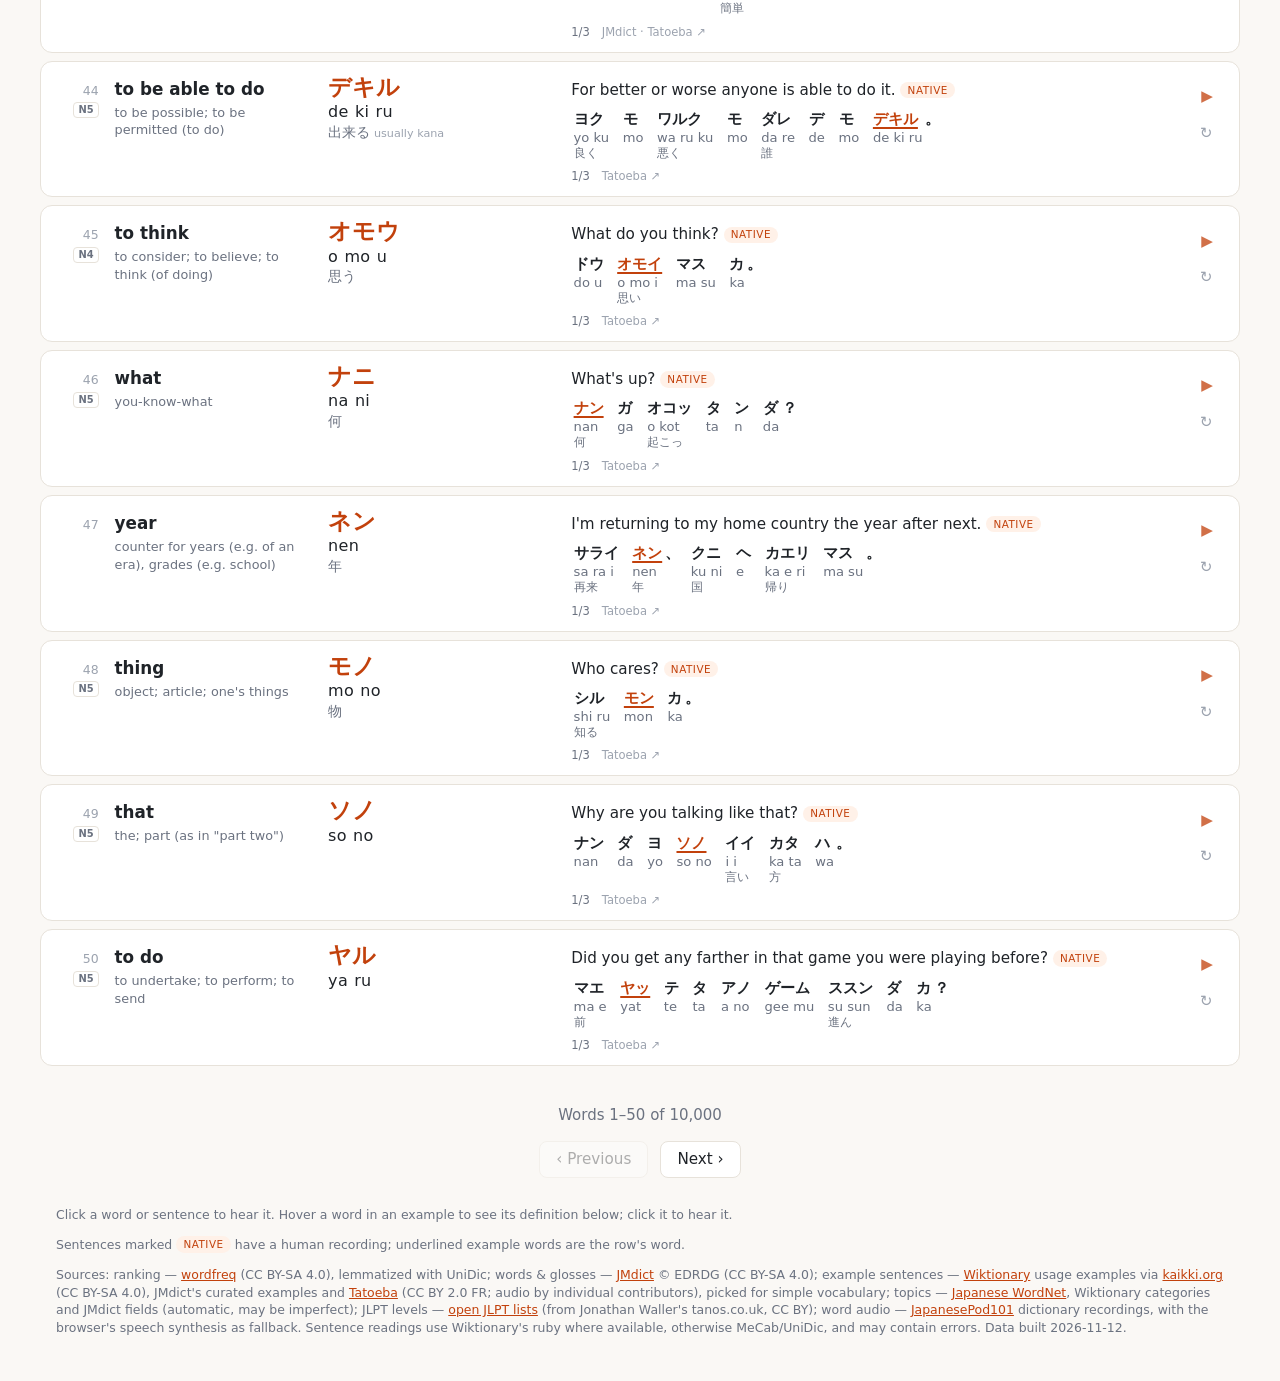
==== commit 654bb940: "Subtle side buttons; kana-on-top default; romaji order/visibility settings" ====
--- a/index.html
+++ b/index.html
@@ -29,10 +29,23 @@
         <option>20</option><option selected>50</option><option>100</option>
       </select>
     </label>
-    <label>Kana
+    <label>Kana script
       <select id="script">
         <option value="kata">カタカナ</option>
         <option value="hira">ひらがな</option>
+      </select>
+    </label>
+    <label>On top
+      <select id="order">
+        <option value="kana">Kana</option>
+        <option value="rom">Romaji</option>
+      </select>
+    </label>
+    <label>Romaji
+      <select id="romaji">
+        <option value="show">Always show</option>
+        <option value="reveal">Show after playing</option>
+        <option value="off">Hide</option>
       </select>
     </label>
     <label><input id="kanji" type="checkbox" checked> Kanji</label>
--- a/style.css
+++ b/style.css
@@ -100,20 +100,38 @@
 .en-more { font-size: .8rem; color: var(--muted); overflow-wrap: anywhere; }
 
 .w-btn { display: flex; flex-direction: column; align-items: flex-start; gap: .1rem; padding: 0 .35rem .15rem; margin: 0 -.35rem; border-radius: 8px; line-height: 1.25; }
-.w-rom { font-size: 1.45rem; font-weight: 700; letter-spacing: .02em; color: var(--accent); word-spacing: .05em; line-height: 1.15; }
-.w-kana { font: 1.05rem var(--jp); }
-.w-kanji { font: .85rem var(--jp); color: var(--muted); }
+.w-rom { word-spacing: .05em; letter-spacing: .02em; }
+.w-kanji { order: 3; font: .85rem var(--jp); color: var(--muted); }
 .w-kanji small { font: .7rem system-ui, sans-serif; color: var(--faint); }
+
+/* Phonetic lines: whichever is on top (kana by default, romaji with .rom-top) gets the main style. */
+.w-kana, .rom-top .w-rom { order: 1; font: 700 1.45rem/1.15 var(--jp); color: var(--accent); }
+.w-rom, .rom-top .w-kana { order: 2; font: 500 1rem/1.25 system-ui, -apple-system, "Segoe UI", sans-serif; color: var(--ink); }
+.rom-top .w-kana { font-family: var(--jp); font-weight: 400; }
+.t-kana, .rom-top .t-rom { order: 1; font: 600 .95rem var(--jp); color: var(--ink); }
+.t-rom, .rom-top .t-kana { order: 2; font: 400 .82rem system-ui, -apple-system, "Segoe UI", sans-serif; color: var(--muted); }
+.rom-top .t-rom { font-family: system-ui, -apple-system, "Segoe UI", sans-serif; }
+.rom-top .t-kana { font-family: var(--jp); }
+.t-kanji { order: 3; }
+.def-kana, .rom-top .def-rom { order: 1; font: 700 1.3rem var(--jp); color: var(--accent); }
+.def-rom, .rom-top .def-kana { order: 2; font: 500 1.05rem system-ui, -apple-system, "Segoe UI", sans-serif; color: var(--ink); }
+.rom-top .def-kana { font-family: var(--jp); }
+.def-kanji { order: 3; }
+
+/* Romaji visibility: hidden entirely, or hidden until the word/sentence is played. */
+.rom-off .w-rom, .rom-off .t-rom, .rom-off .def-rom { display: none; }
+.rom-reveal .w-rom, .rom-reveal .t-rom, .rom-reveal .def-rom { visibility: hidden; }
+.rom-reveal .revealed .w-rom, .rom-reveal .revealed .t-rom, .rom-reveal .revealed .def-rom { visibility: visible; }
 
 .c-sent { min-width: 0; display: flex; gap: .6rem; align-items: flex-start; }
 .s-body { flex: 1; min-width: 0; }
-.s-side { flex: none; display: flex; flex-direction: column; gap: .5rem; }
+.s-side { flex: none; display: flex; flex-direction: column; gap: .2rem; }
 .side-btn {
-  width: 2.5rem; height: 2.5rem; border-radius: 50%; border: 1px solid var(--line); background: var(--card);
-  color: var(--accent); font-size: 1.15rem; display: flex; align-items: center; justify-content: center; text-align: center;
-}
-.side-btn.play { background: var(--accent); border-color: var(--accent); color: #fff; padding-left: .15rem; }
-.side-btn.play.playing { color: var(--accent); }
+  width: 2.1rem; height: 2.1rem; border-radius: 50%; border: 0; background: transparent;
+  color: var(--faint); font-size: .95rem; display: flex; align-items: center; justify-content: center; text-align: center;
+}
+.side-btn.play { color: var(--accent); opacity: .75; padding-left: .1rem; }
+.side-btn.play.playing { opacity: 1; }
 .s-count { font-size: .72rem; color: var(--muted); font-variant-numeric: tabular-nums; }
 .s-en { display: inline; font-size: .95rem; color: var(--ink); border-radius: 6px; }
 .badge {
@@ -126,12 +144,12 @@
 .toks { display: flex; flex-wrap: wrap; gap: .15rem .55rem; margin-top: .4rem; }
 .tok, .punct { display: flex; flex-direction: column; align-items: flex-start; border-radius: 6px; padding: .1rem .15rem; }
 .tok { -webkit-touch-callout: none; user-select: none; -webkit-user-select: none; }
-.tok.target .t-rom { color: var(--accent); text-decoration: underline; text-decoration-thickness: 2px; text-underline-offset: 3px; }
+.tok.target .t-kana, .rom-top .tok.target .t-rom { color: var(--accent); text-decoration: underline; text-decoration-thickness: 2px; text-underline-offset: 3px; }
+.rom-top .tok.target .t-kana { color: var(--muted); text-decoration: none; }
 .tok.defd { box-shadow: inset 0 -2px 0 var(--accent); background: var(--accent-soft); }
 .tok.armed { background: var(--play); transform: scale(1.06); transition: transform .1s; }
-.t-rom { font-size: .95rem; font-weight: 600; white-space: nowrap; }
-.t-kana { font: .9rem var(--jp); white-space: nowrap; }
 .t-kanji { font: .75rem var(--jp); color: var(--muted); white-space: nowrap; min-height: 1em; }
+.t-rom, .t-kana { white-space: nowrap; }
 .tg { display: inline-flex; align-items: flex-start; }
 .punct { color: var(--faint); padding-left: 0; padding-right: 0; }
 .no-sent { color: var(--faint); font-size: .85rem; font-style: italic; }
@@ -139,7 +157,7 @@
 
 @media (hover: hover) {
   .w-btn:hover, .tok:hover, .s-en:hover, .en-main:hover { background: var(--accent-soft); }
-  .side-btn:not(.play):hover { background: var(--accent-soft); }
+  .side-btn:hover { background: var(--accent-soft); color: var(--accent); opacity: 1; }
 }
 .playing { background: var(--play) !important; }
 
@@ -167,8 +185,6 @@
 .def-head { display: flex; flex-wrap: wrap; align-items: baseline; gap: .3rem .8rem; }
 .def-word { display: inline-flex; align-items: baseline; gap: .6rem; border-radius: 8px; padding: 0 .3rem; margin-left: -.3rem; }
 .def-word:not(.static)::before { content: "\25B6"; color: var(--accent); font-size: .8rem; }
-.def-rom { font-size: 1.3rem; font-weight: 700; color: var(--accent); }
-.def-kana { font: 1.1rem var(--jp); }
 .def-kanji { font: 1.1rem var(--jp); color: var(--muted); }
 .hide-kanji .def-kanji { display: none; }
 .def-pos { font-size: .8rem; color: var(--muted); font-style: italic; }
@@ -197,10 +213,10 @@
   .chips { flex-wrap: nowrap; overflow-x: auto; padding-bottom: .3rem; scrollbar-width: none; }
   .chips::-webkit-scrollbar { display: none; }
   .c-sent { grid-column: 1 / -1; border-top: 1px dashed var(--line); padding-top: .45rem; }
-  .side-btn { width: 3rem; height: 3rem; font-size: 1.3rem; }
-  .w-rom { font-size: 1.3rem; }
+  .side-btn { width: 2.6rem; height: 2.6rem; font-size: 1.05rem; }
+  .w-kana, .rom-top .w-rom { font-size: 1.3rem; }
   .settings { gap: .4rem .8rem; }
   h1 { font-size: 1.05rem; }
   .defbox { max-height: 50vh; }
-  .def-rom { font-size: 1.15rem; }
-}
+  .def-kana, .rom-top .def-rom { font-size: 1.15rem; }
+}
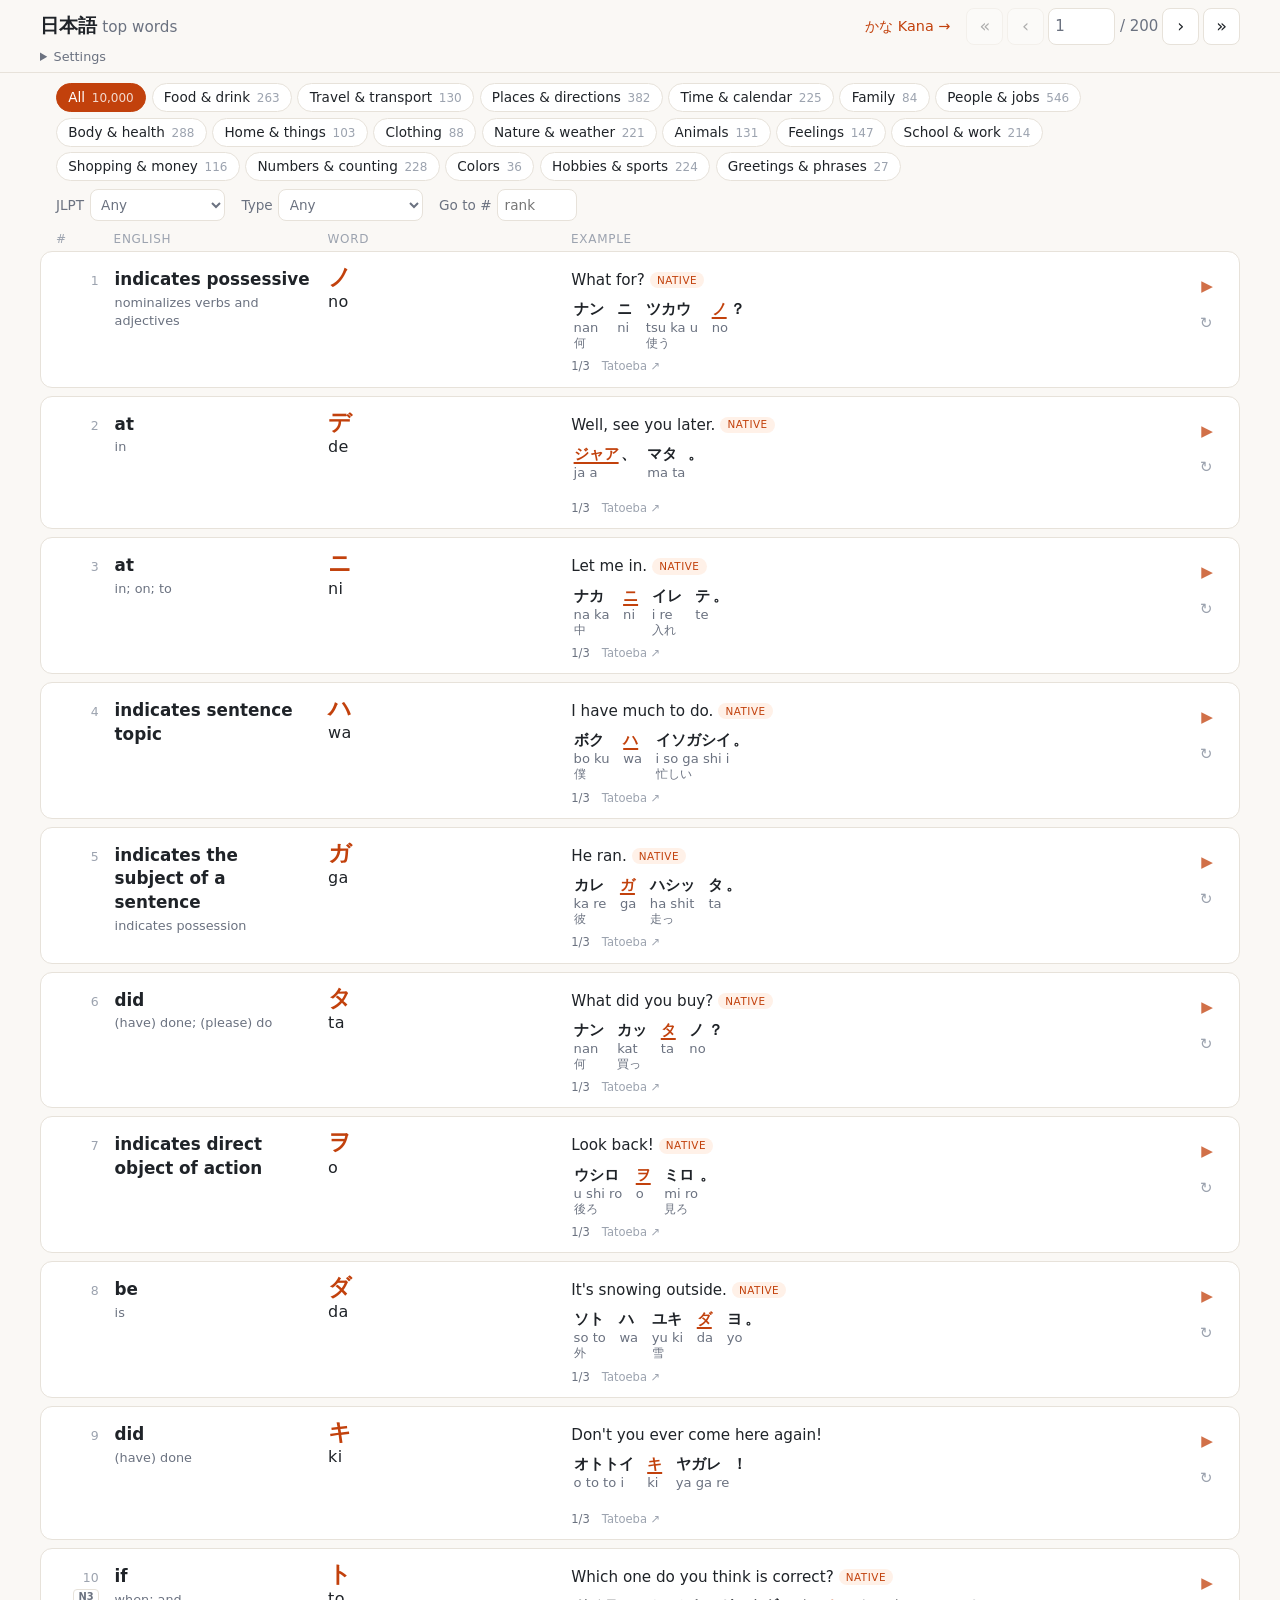
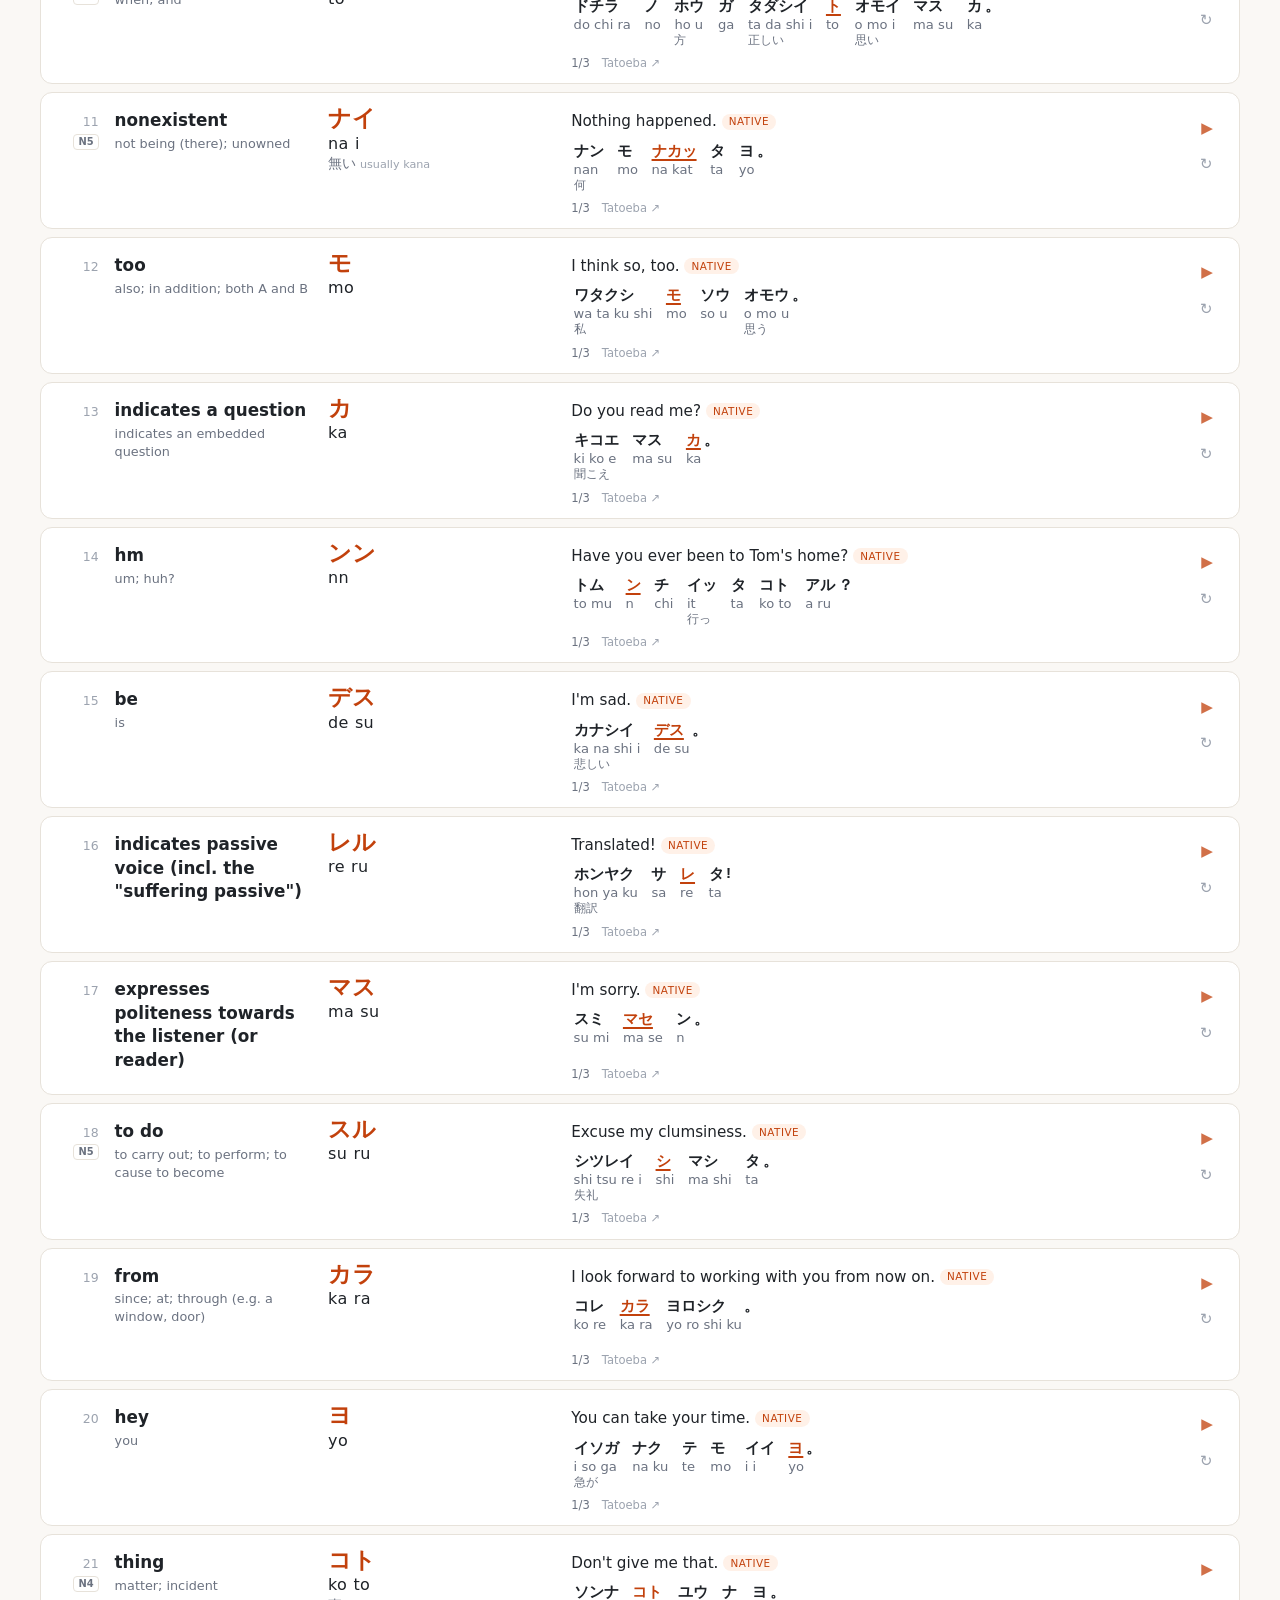
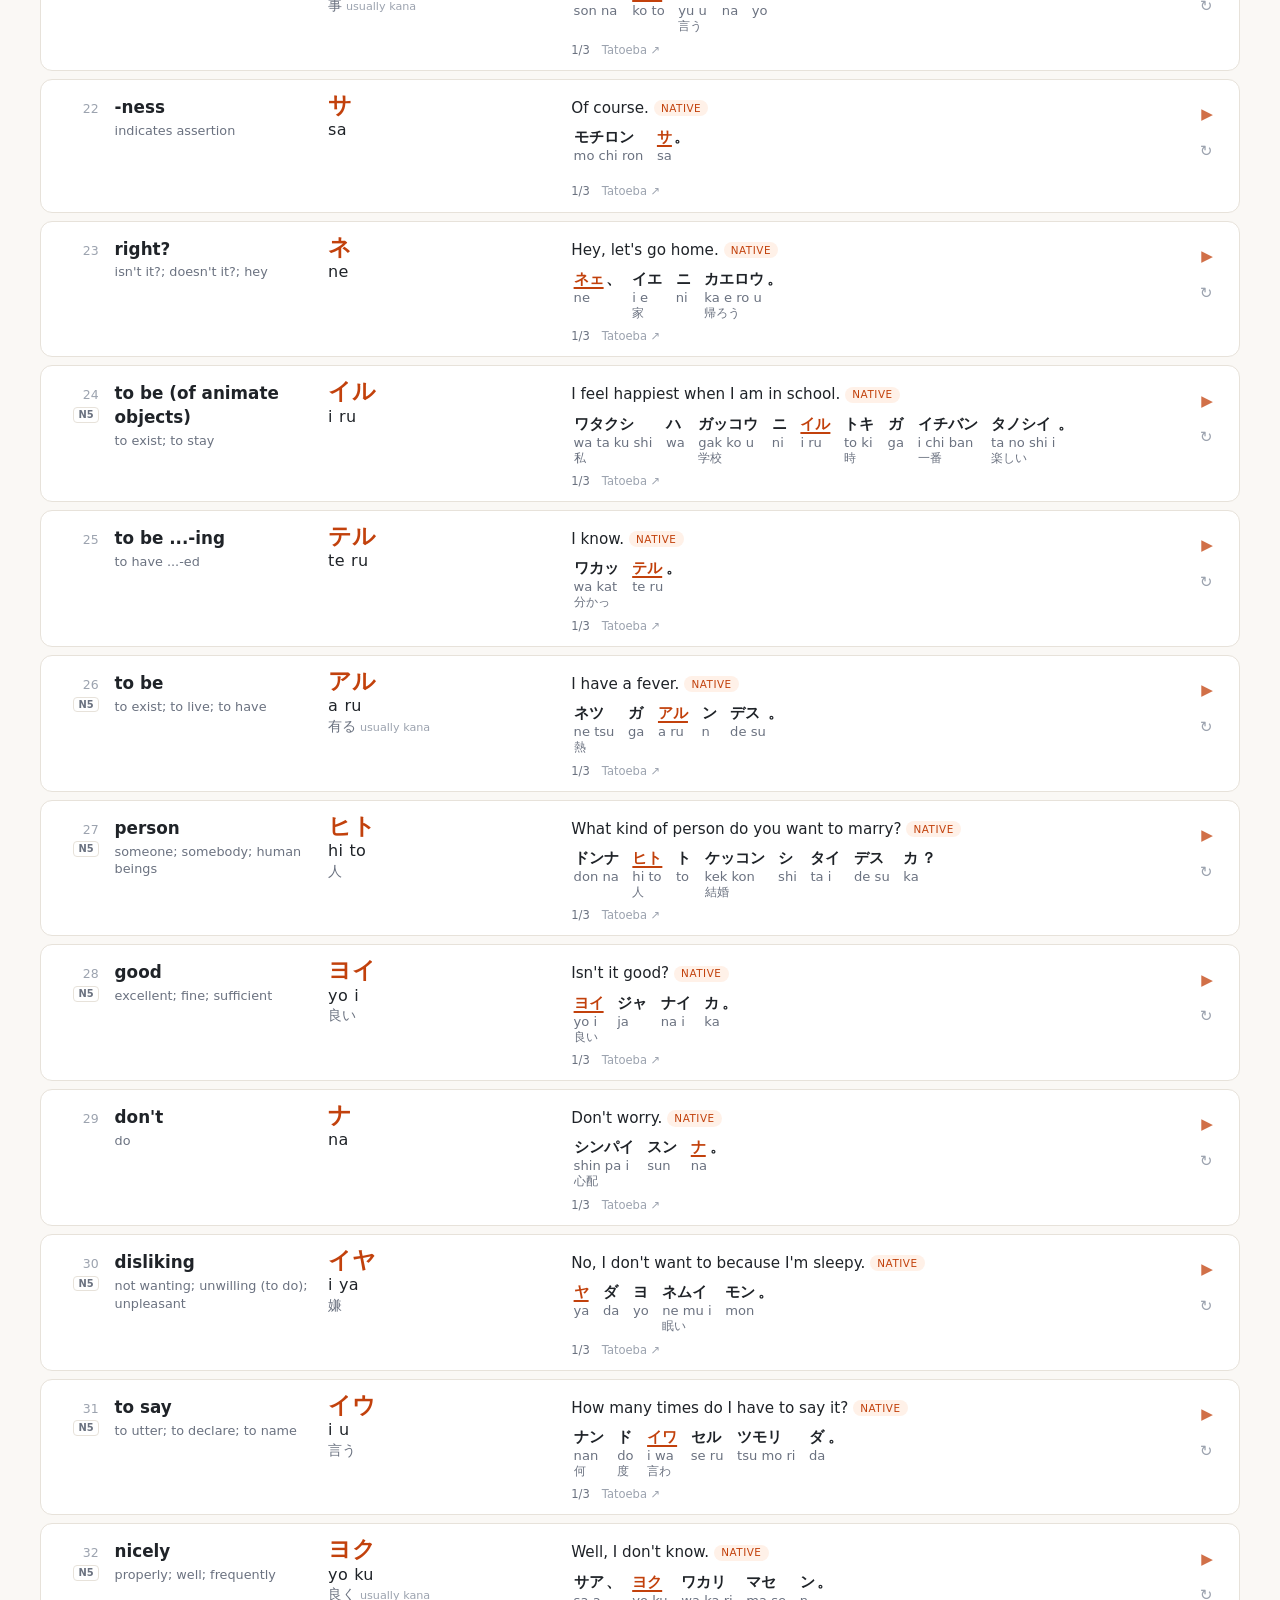
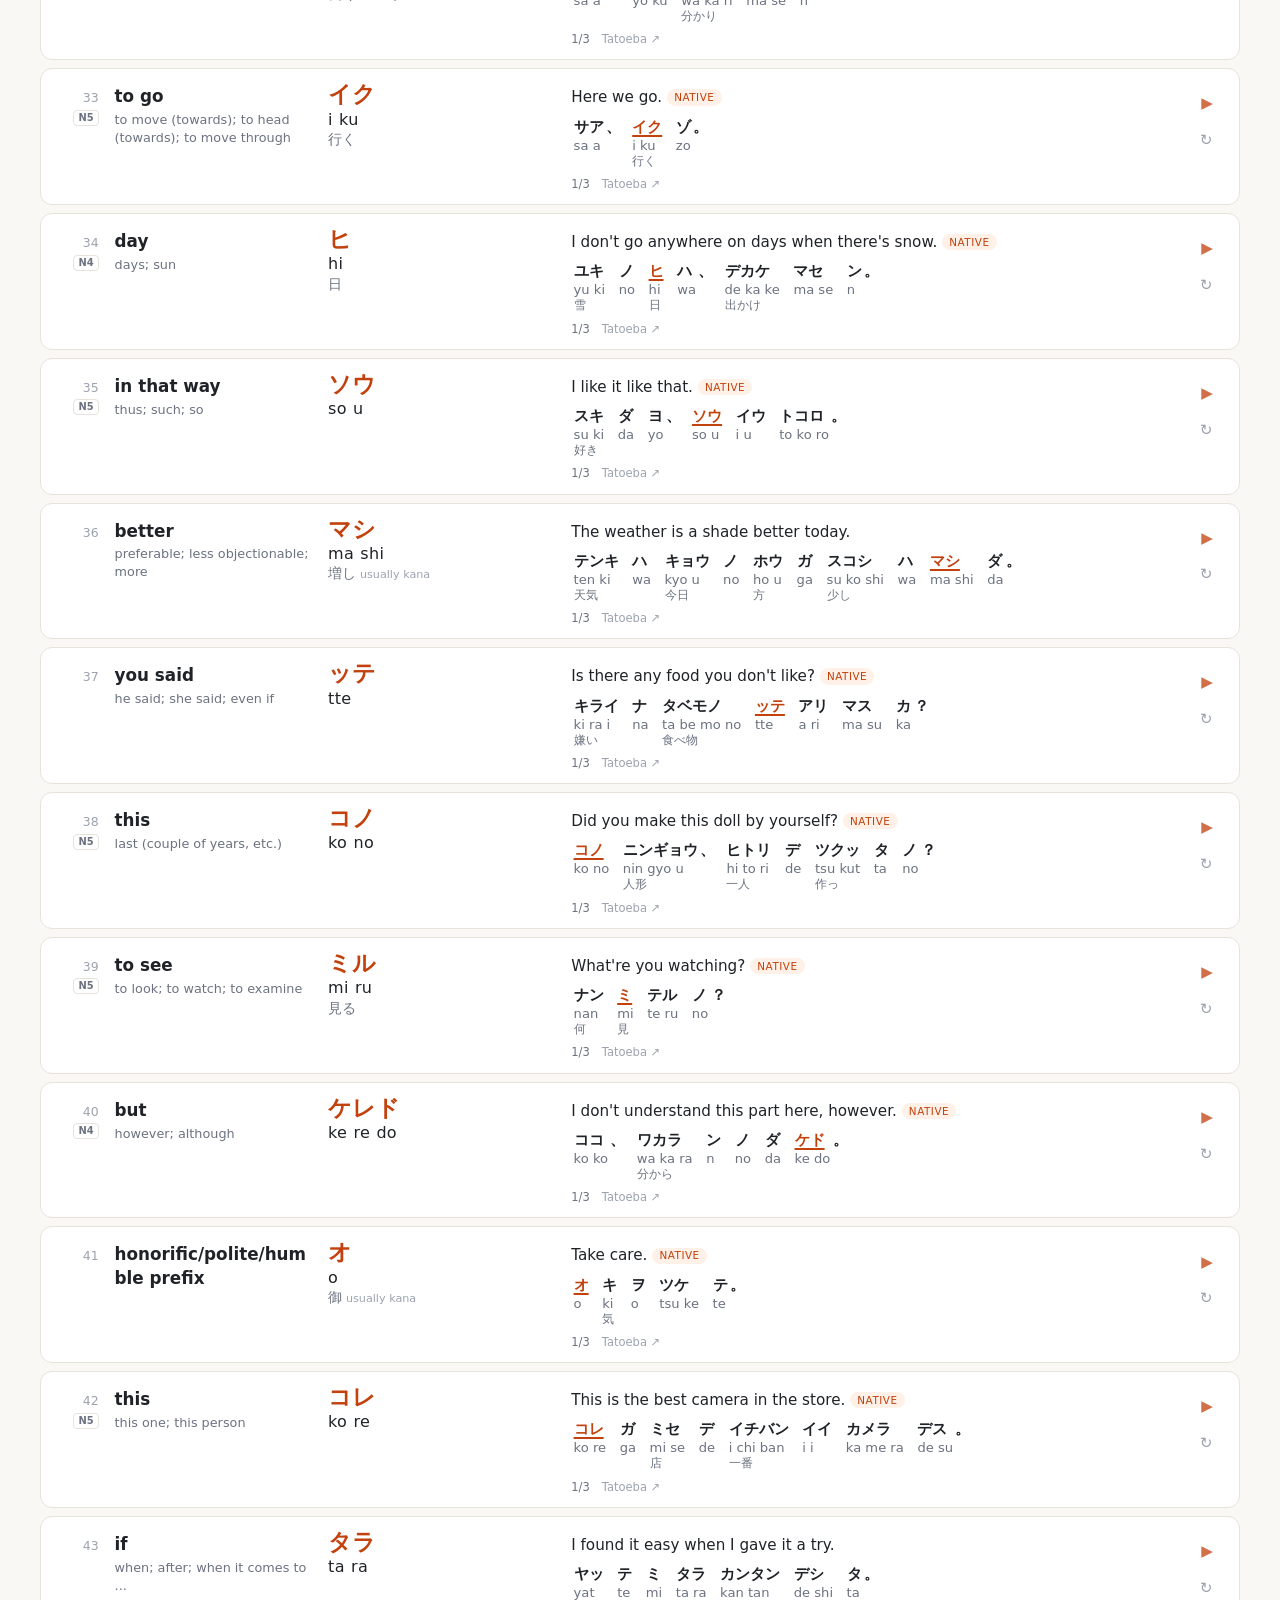
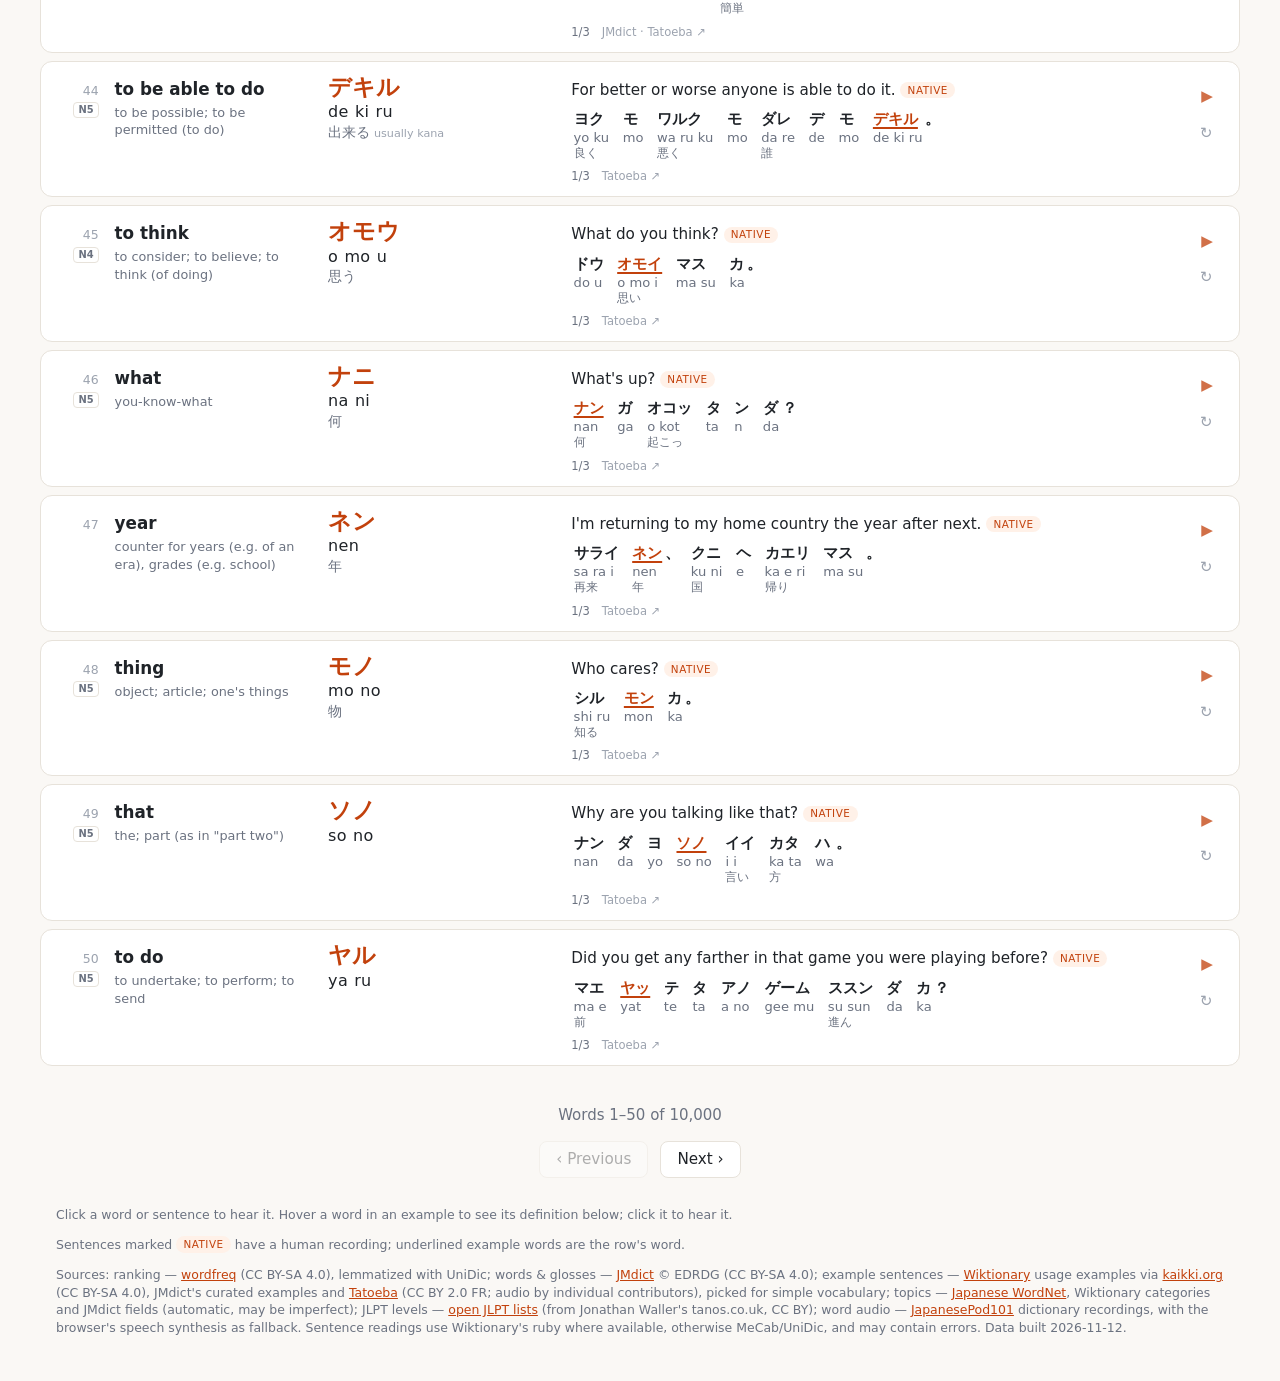
==== commit 1573a64c: "Add kana learning page: chart with stroke order, quiz, match game" ====
--- a/index.html
+++ b/index.html
@@ -10,6 +10,7 @@
 <header class="bar">
   <div class="bar-row">
     <h1>日本語 <span>top words</span></h1>
+    <a class="nav-link" href="kana.html">かな Kana →</a>
     <nav class="pager" aria-label="Pages">
       <button id="first" title="First page">«</button>
       <button id="prev" title="Previous page (←)">‹</button>
--- a/style.css
+++ b/style.css
@@ -37,6 +37,7 @@
 .bar-row + .bar-row { margin-top: .35rem; }
 h1 { font: 600 1.2rem var(--jp); margin: 0; margin-right: auto; }
 h1 span { font-family: system-ui, sans-serif; font-weight: 400; color: var(--muted); font-size: .95rem; }
+.nav-link { font-size: .9rem; text-decoration: none; white-space: nowrap; }
 .pager { display: flex; align-items: center; gap: .25rem; }
 .pager button {
   min-width: 2.3rem; height: 2.3rem; border-radius: 8px; border: 1px solid var(--line);
@@ -147,6 +148,7 @@
 .tok.target .t-kana, .rom-top .tok.target .t-rom { color: var(--accent); text-decoration: underline; text-decoration-thickness: 2px; text-underline-offset: 3px; }
 .rom-top .tok.target .t-kana { color: var(--muted); text-decoration: none; }
 .tok.defd { box-shadow: inset 0 -2px 0 var(--accent); background: var(--accent-soft); }
+.w-btn.defd { background: var(--accent-soft); }
 .tok.armed { background: var(--play); transform: scale(1.06); transition: transform .1s; }
 .t-kanji { font: .75rem var(--jp); color: var(--muted); white-space: nowrap; min-height: 1em; }
 .t-rom, .t-kana { white-space: nowrap; }
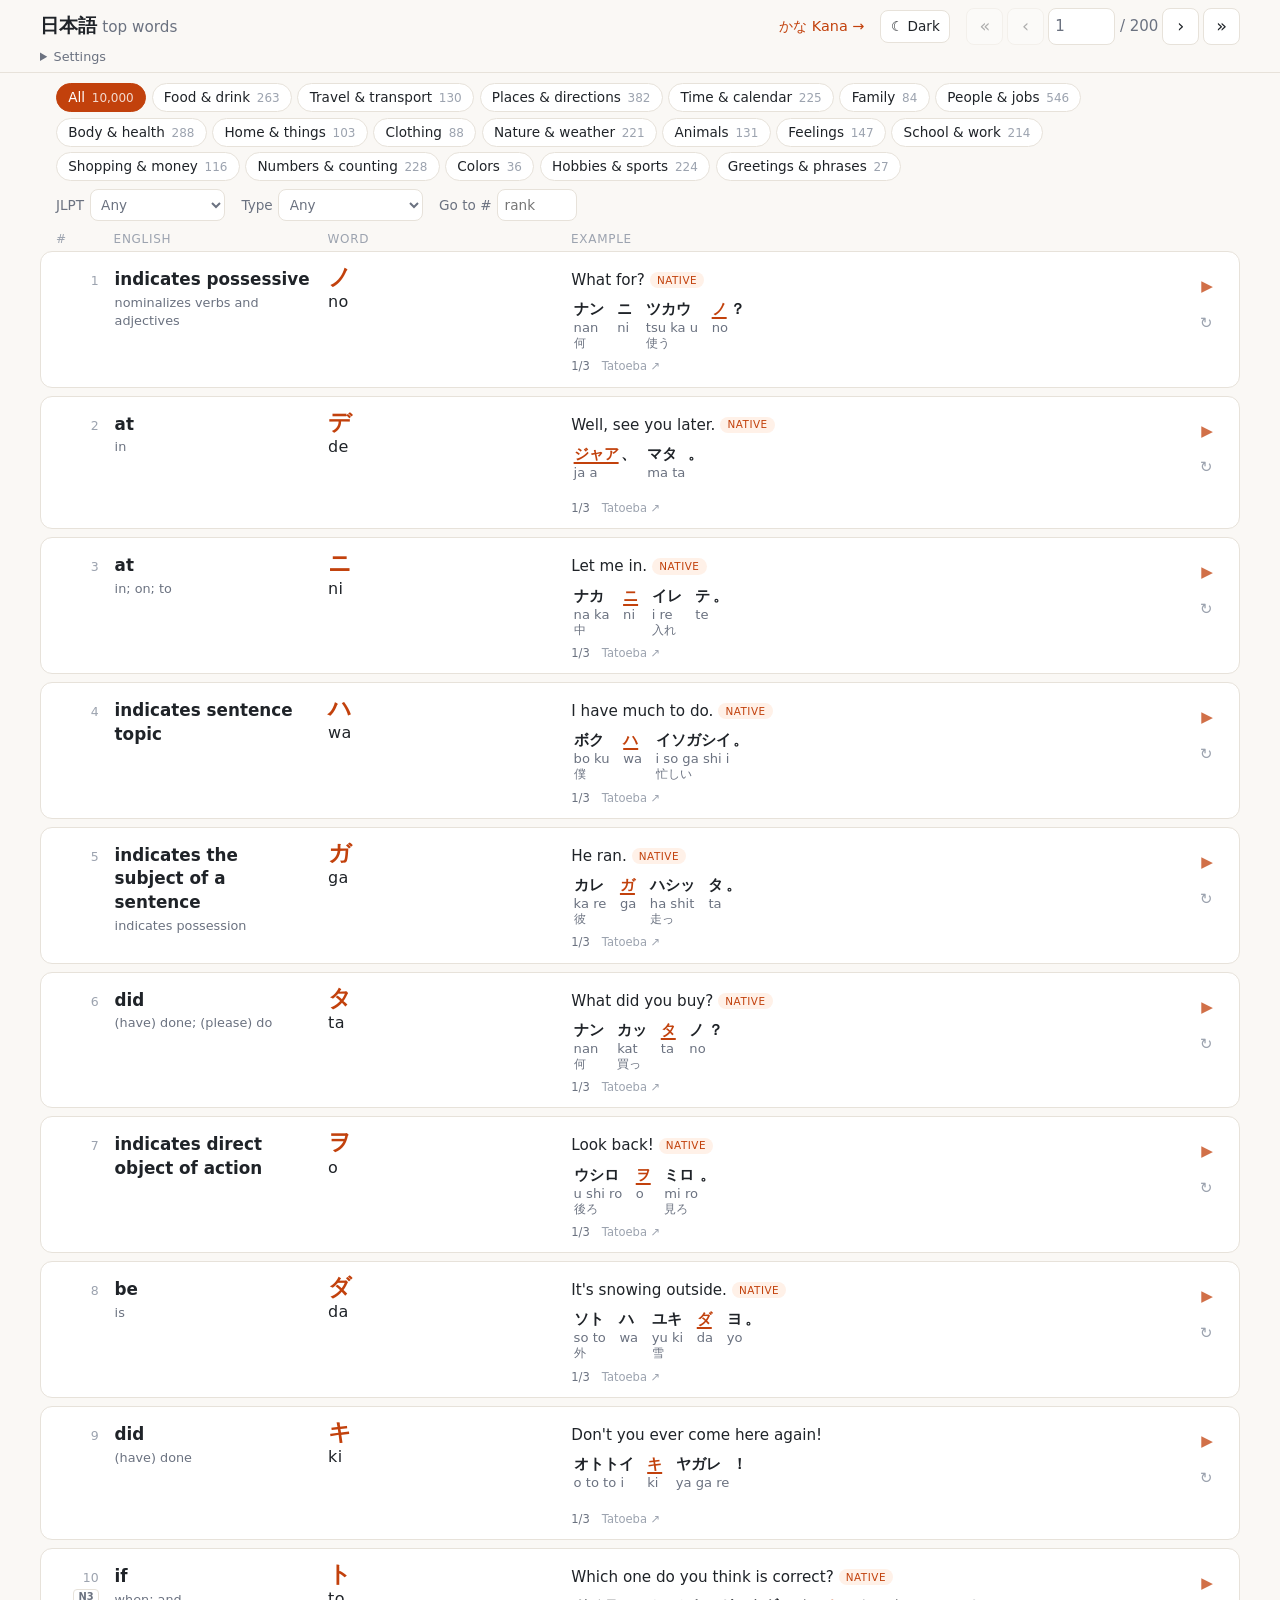
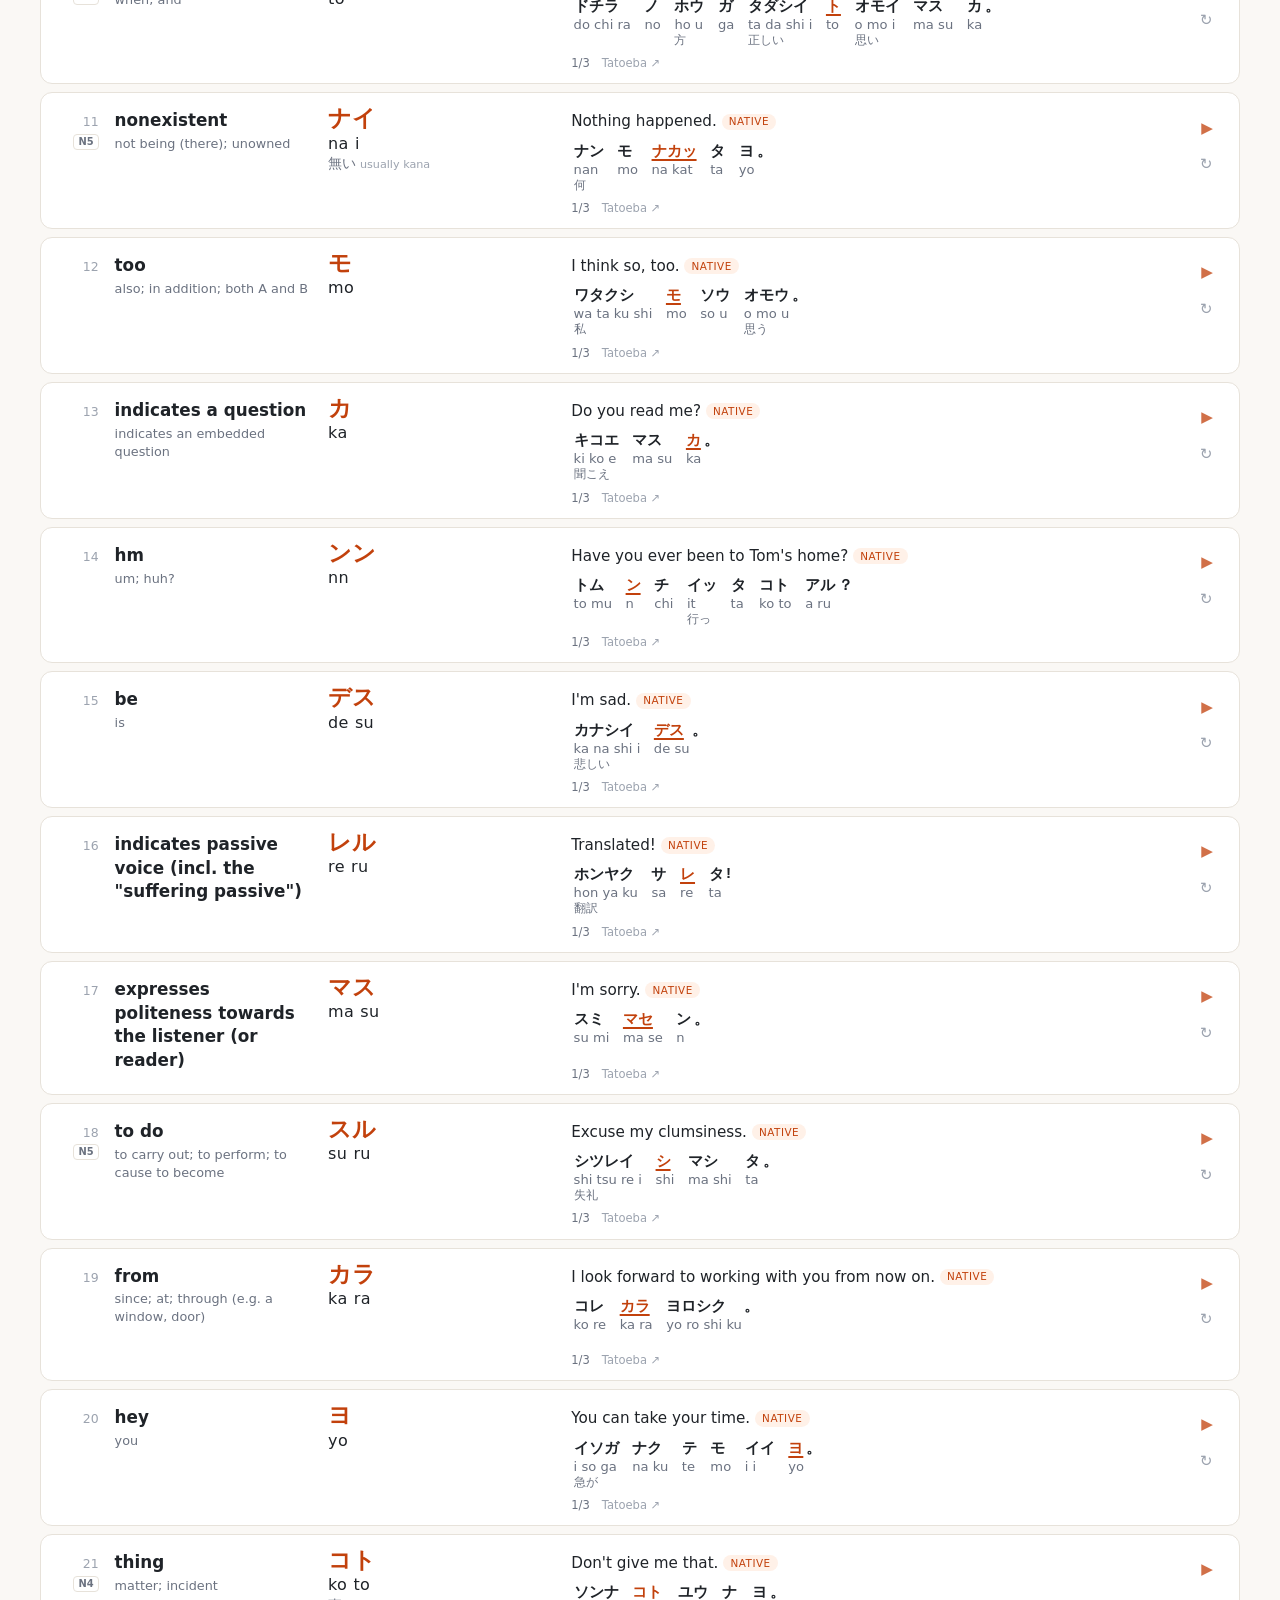
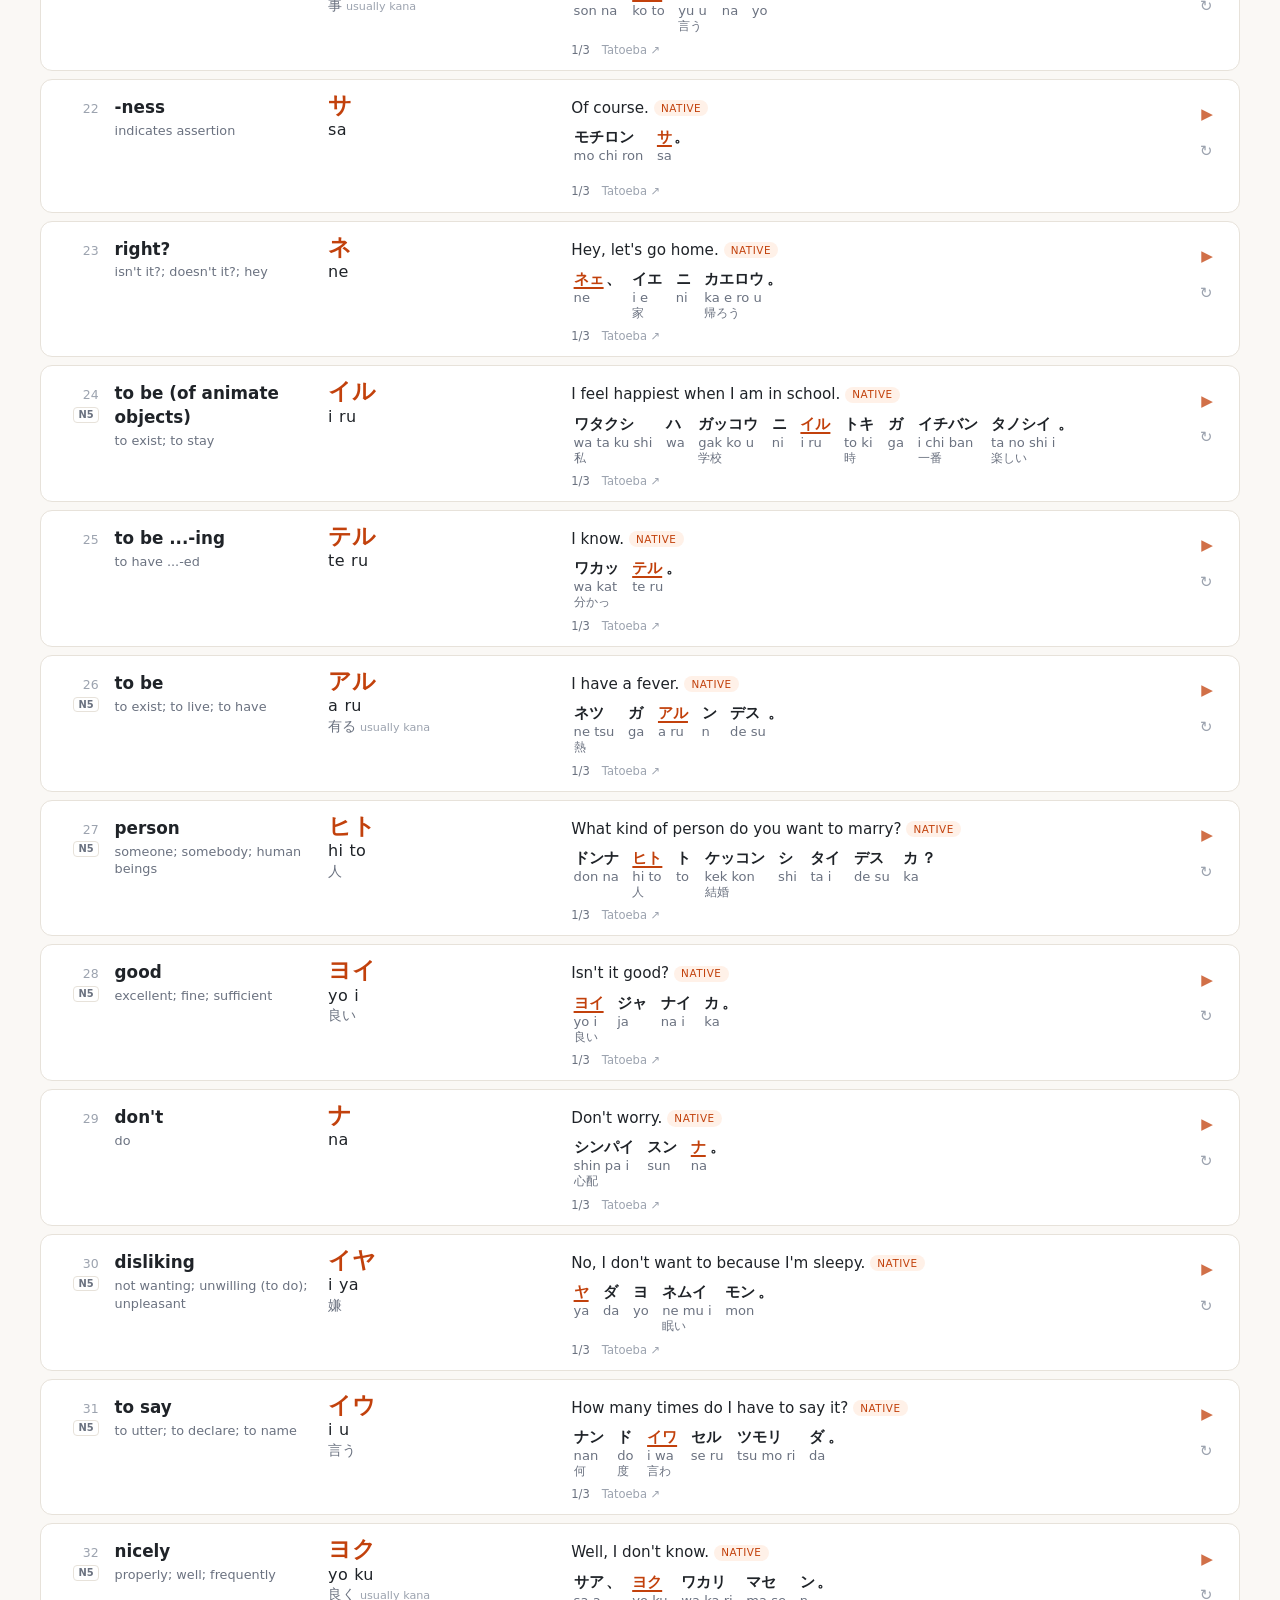
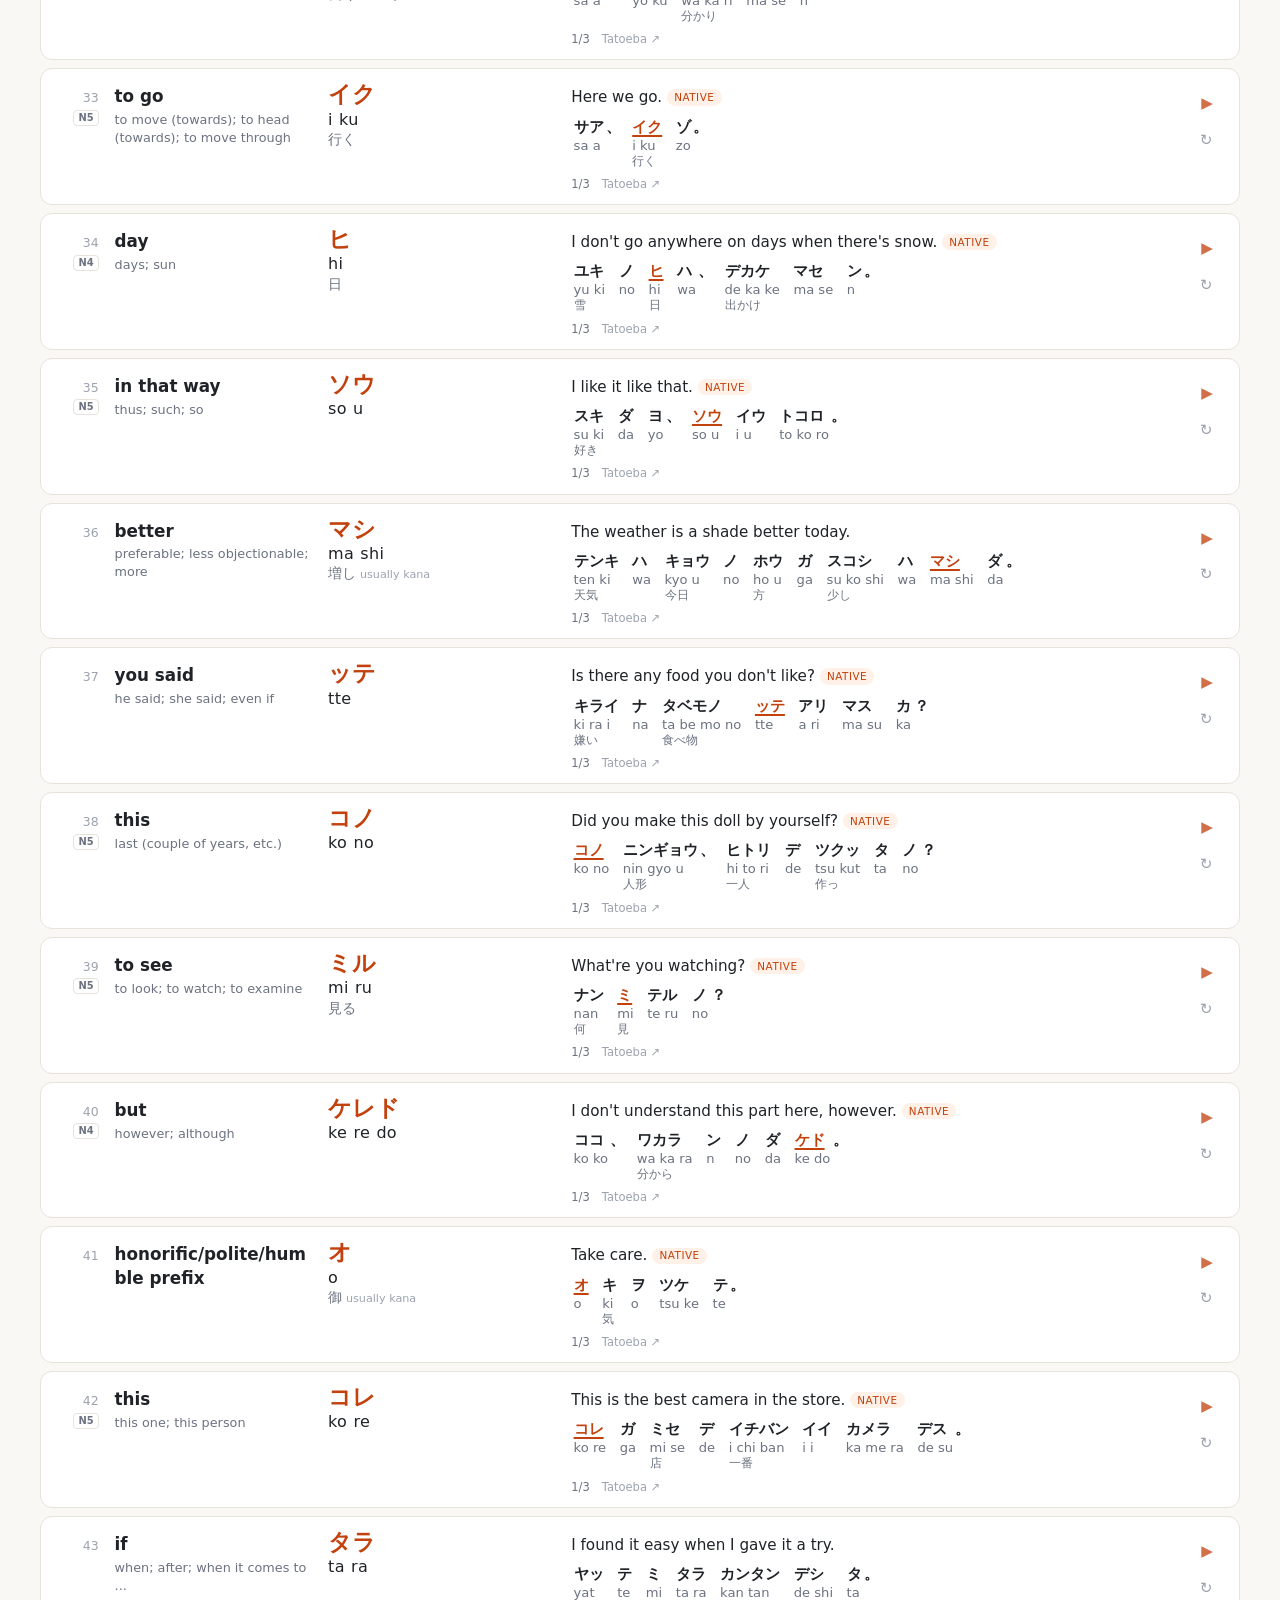
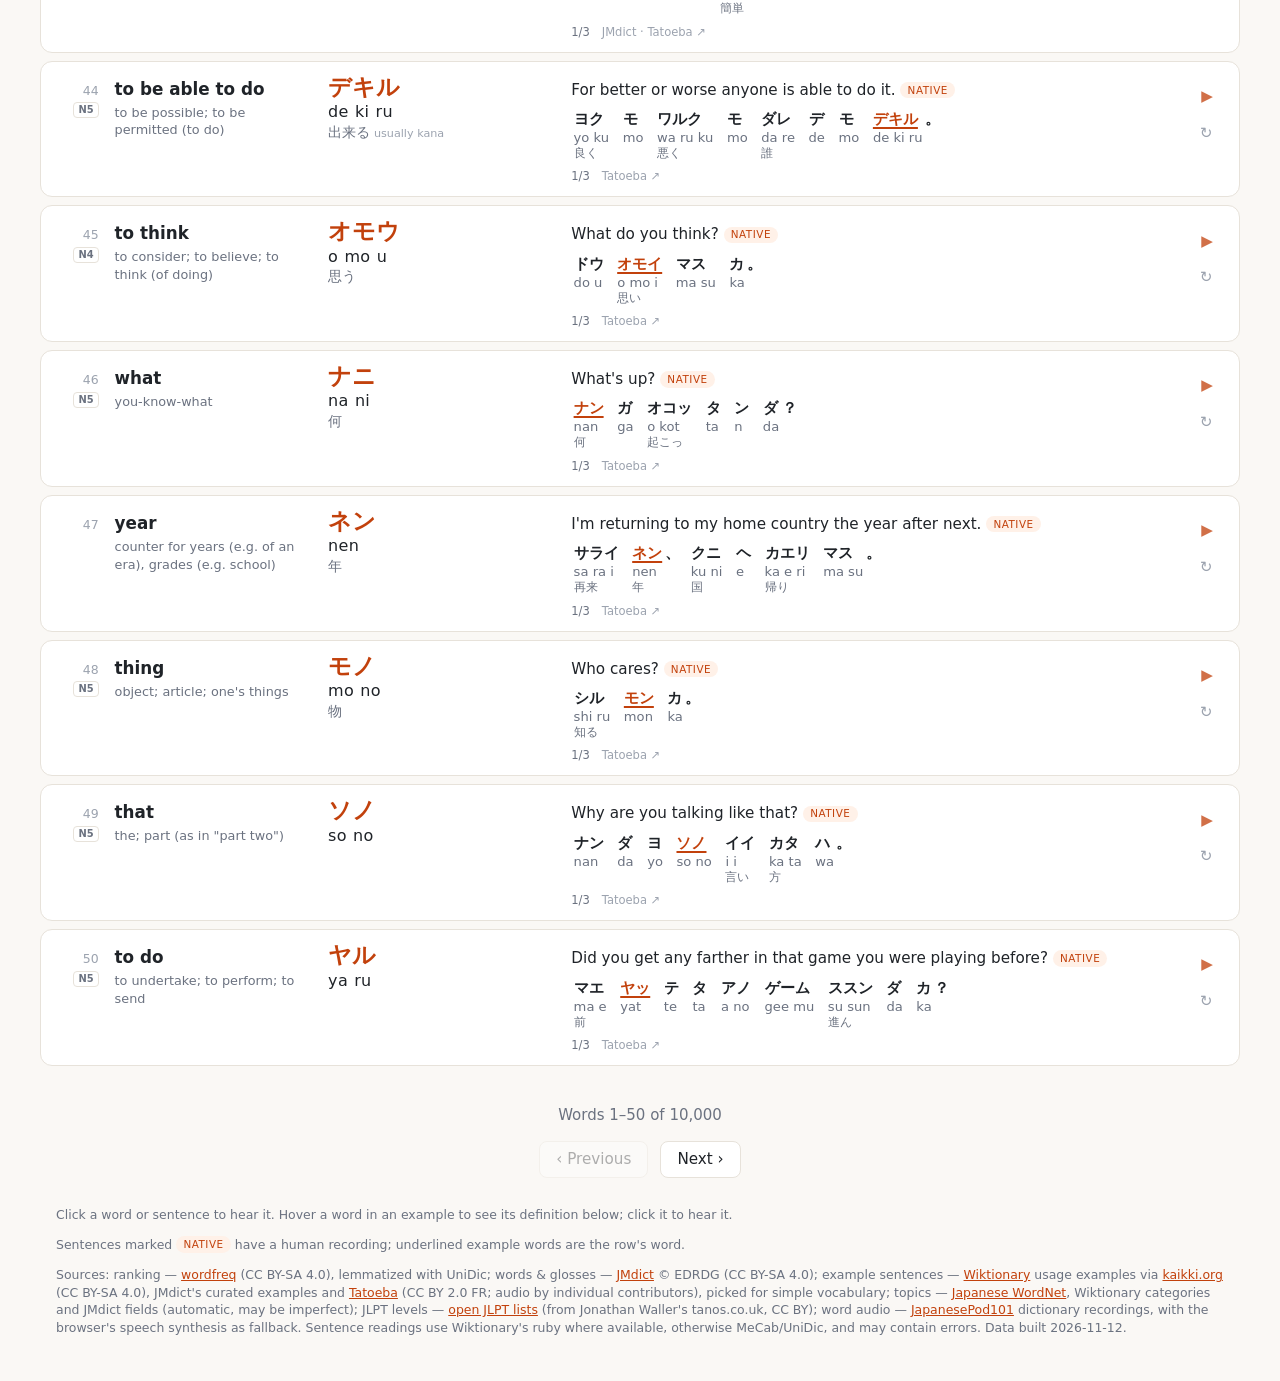
==== commit 42b685ef: "Add dark/light toggle" ====
--- a/index.html
+++ b/index.html
@@ -5,12 +5,14 @@
 <meta name="viewport" content="width=device-width, initial-scale=1, viewport-fit=cover">
 <title>Japanese Top Words</title>
 <link rel="stylesheet" href="style.css">
+<script src="theme.js"></script>
 </head>
 <body>
 <header class="bar">
   <div class="bar-row">
     <h1>日本語 <span>top words</span></h1>
     <a class="nav-link" href="kana.html">かな Kana →</a>
+    <button id="themeToggle" class="theme-toggle" type="button"></button>
     <nav class="pager" aria-label="Pages">
       <button id="first" title="First page">«</button>
       <button id="prev" title="Previous page (←)">‹</button>
--- a/style.css
+++ b/style.css
@@ -11,8 +11,13 @@
   --jp: "Hiragino Sans", "Yu Gothic UI", "Meiryo", "Noto Sans JP", sans-serif;
   color-scheme: light;
 }
+:root[data-theme="dark"] {
+  --bg: #16181c; --card: #1e2126; --ink: #e8e6e3; --muted: #a3a8b0; --faint: #7a808a;
+  --line: #2e333a; --accent: #fb923c; --accent-soft: #2b2018; --play: #4a2c17;
+  color-scheme: dark;
+}
 @media (prefers-color-scheme: dark) {
-  :root {
+  :root:not([data-theme]) {
     --bg: #16181c; --card: #1e2126; --ink: #e8e6e3; --muted: #a3a8b0; --faint: #7a808a;
     --line: #2e333a; --accent: #fb923c; --accent-soft: #2b2018; --play: #4a2c17;
     color-scheme: dark;
@@ -38,6 +43,10 @@
 h1 { font: 600 1.2rem var(--jp); margin: 0; margin-right: auto; }
 h1 span { font-family: system-ui, sans-serif; font-weight: 400; color: var(--muted); font-size: .95rem; }
 .nav-link { font-size: .9rem; text-decoration: none; white-space: nowrap; }
+.theme-toggle {
+  border: 1px solid var(--line); border-radius: 8px; background: var(--card);
+  padding: .35rem .6rem; font-size: .85rem; white-space: nowrap;
+}
 .pager { display: flex; align-items: center; gap: .25rem; }
 .pager button {
   min-width: 2.3rem; height: 2.3rem; border-radius: 8px; border: 1px solid var(--line);
